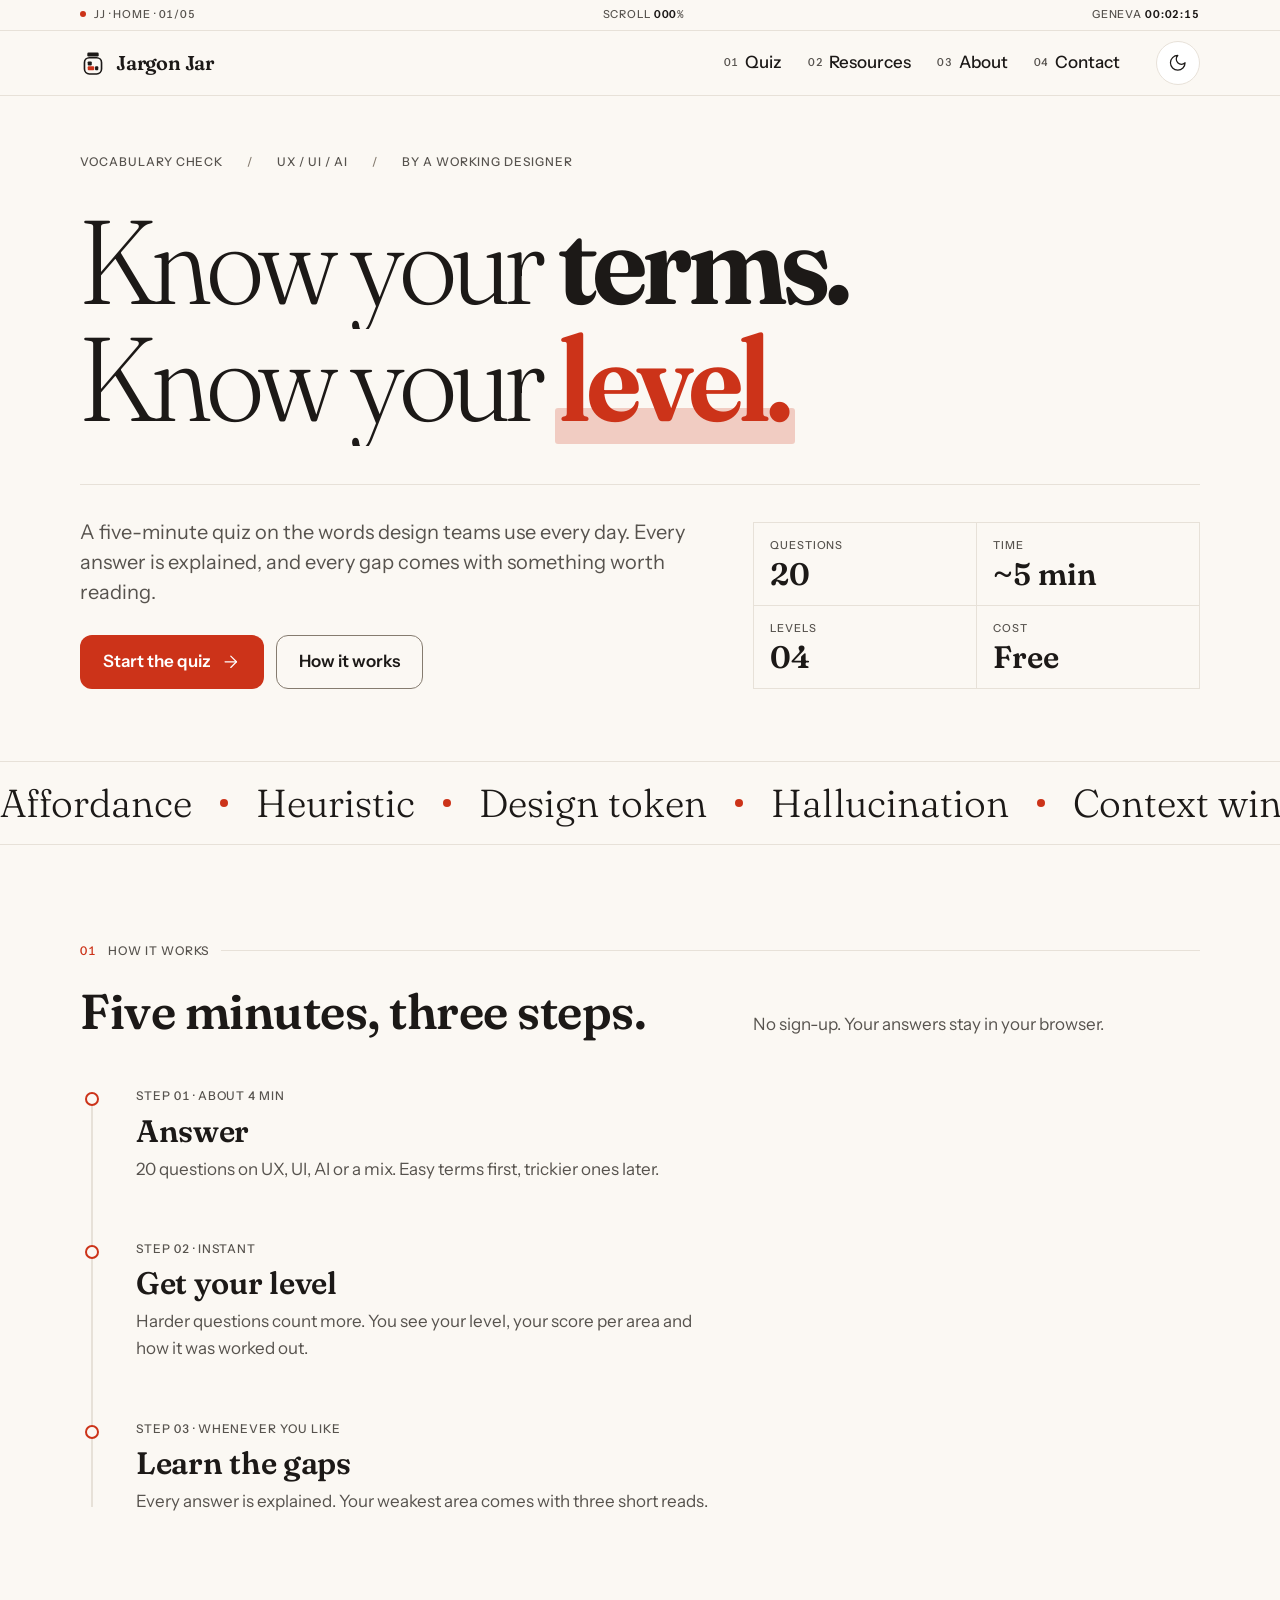
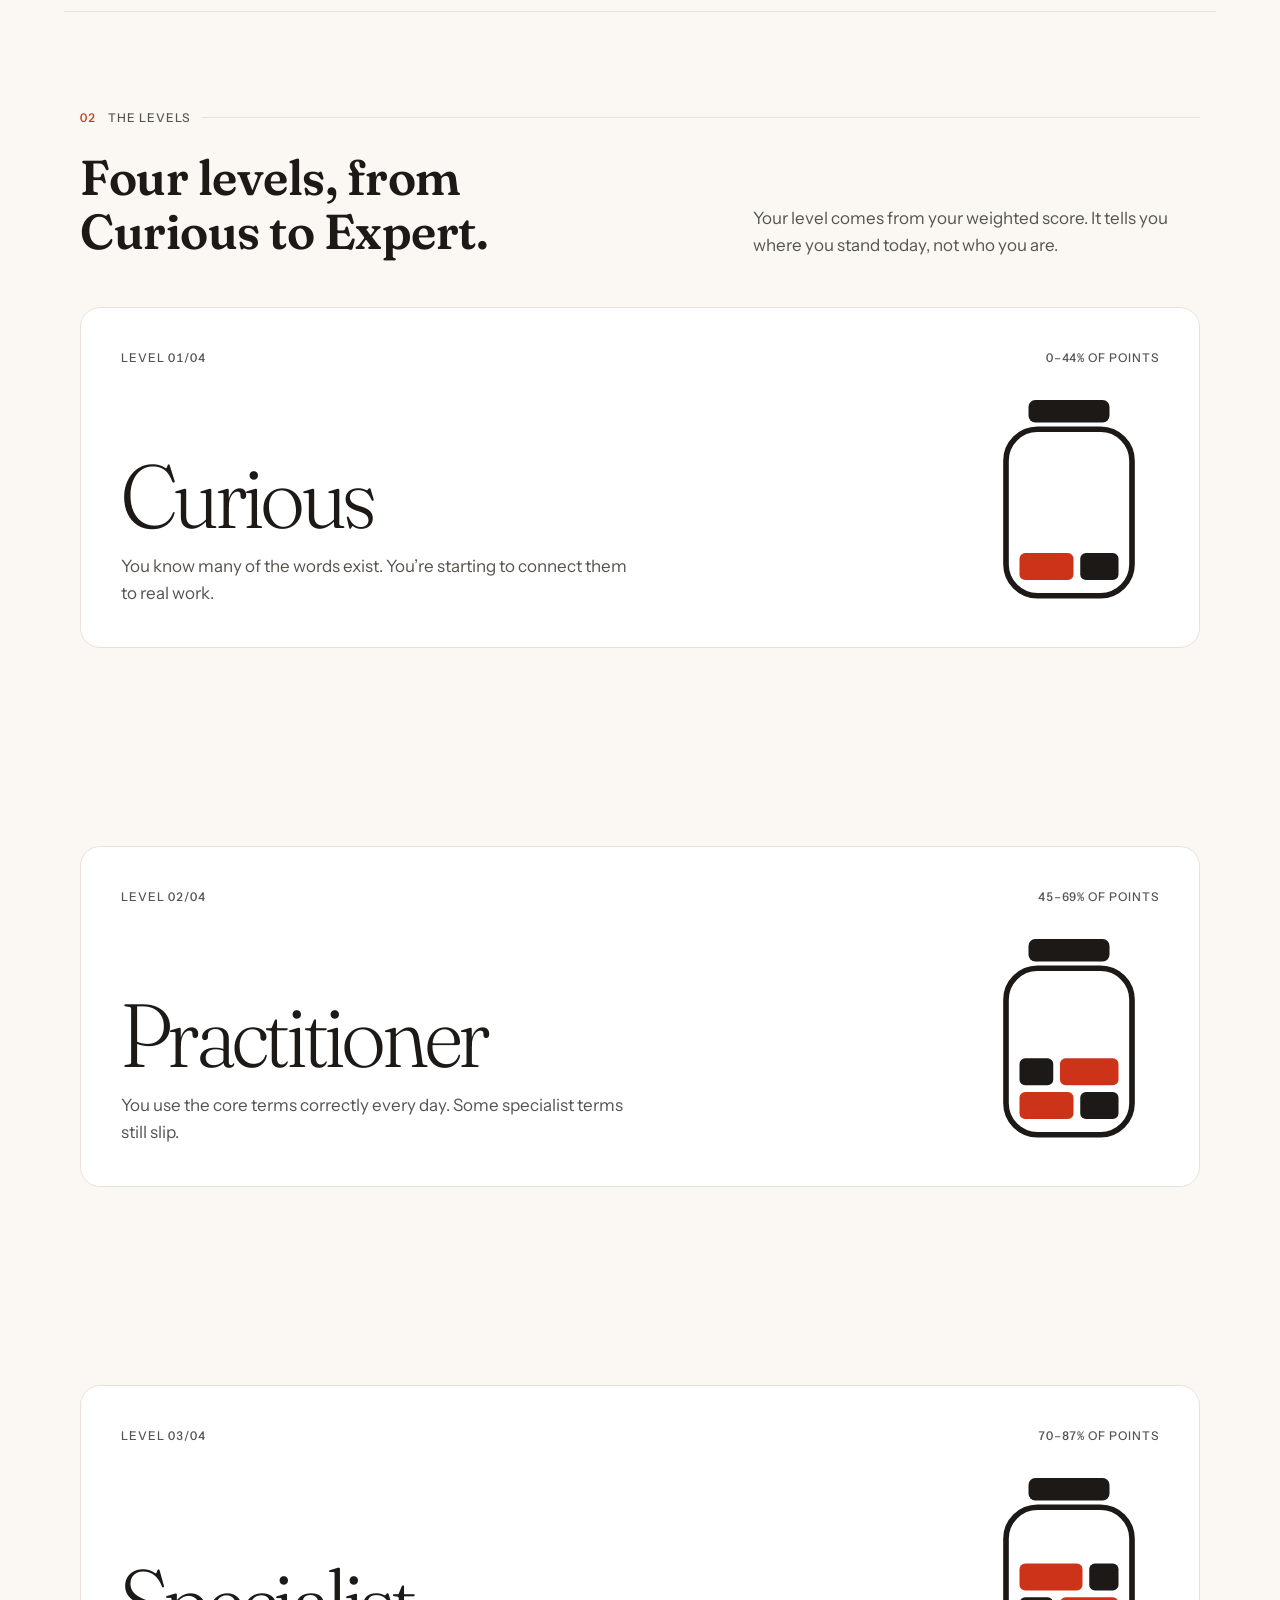
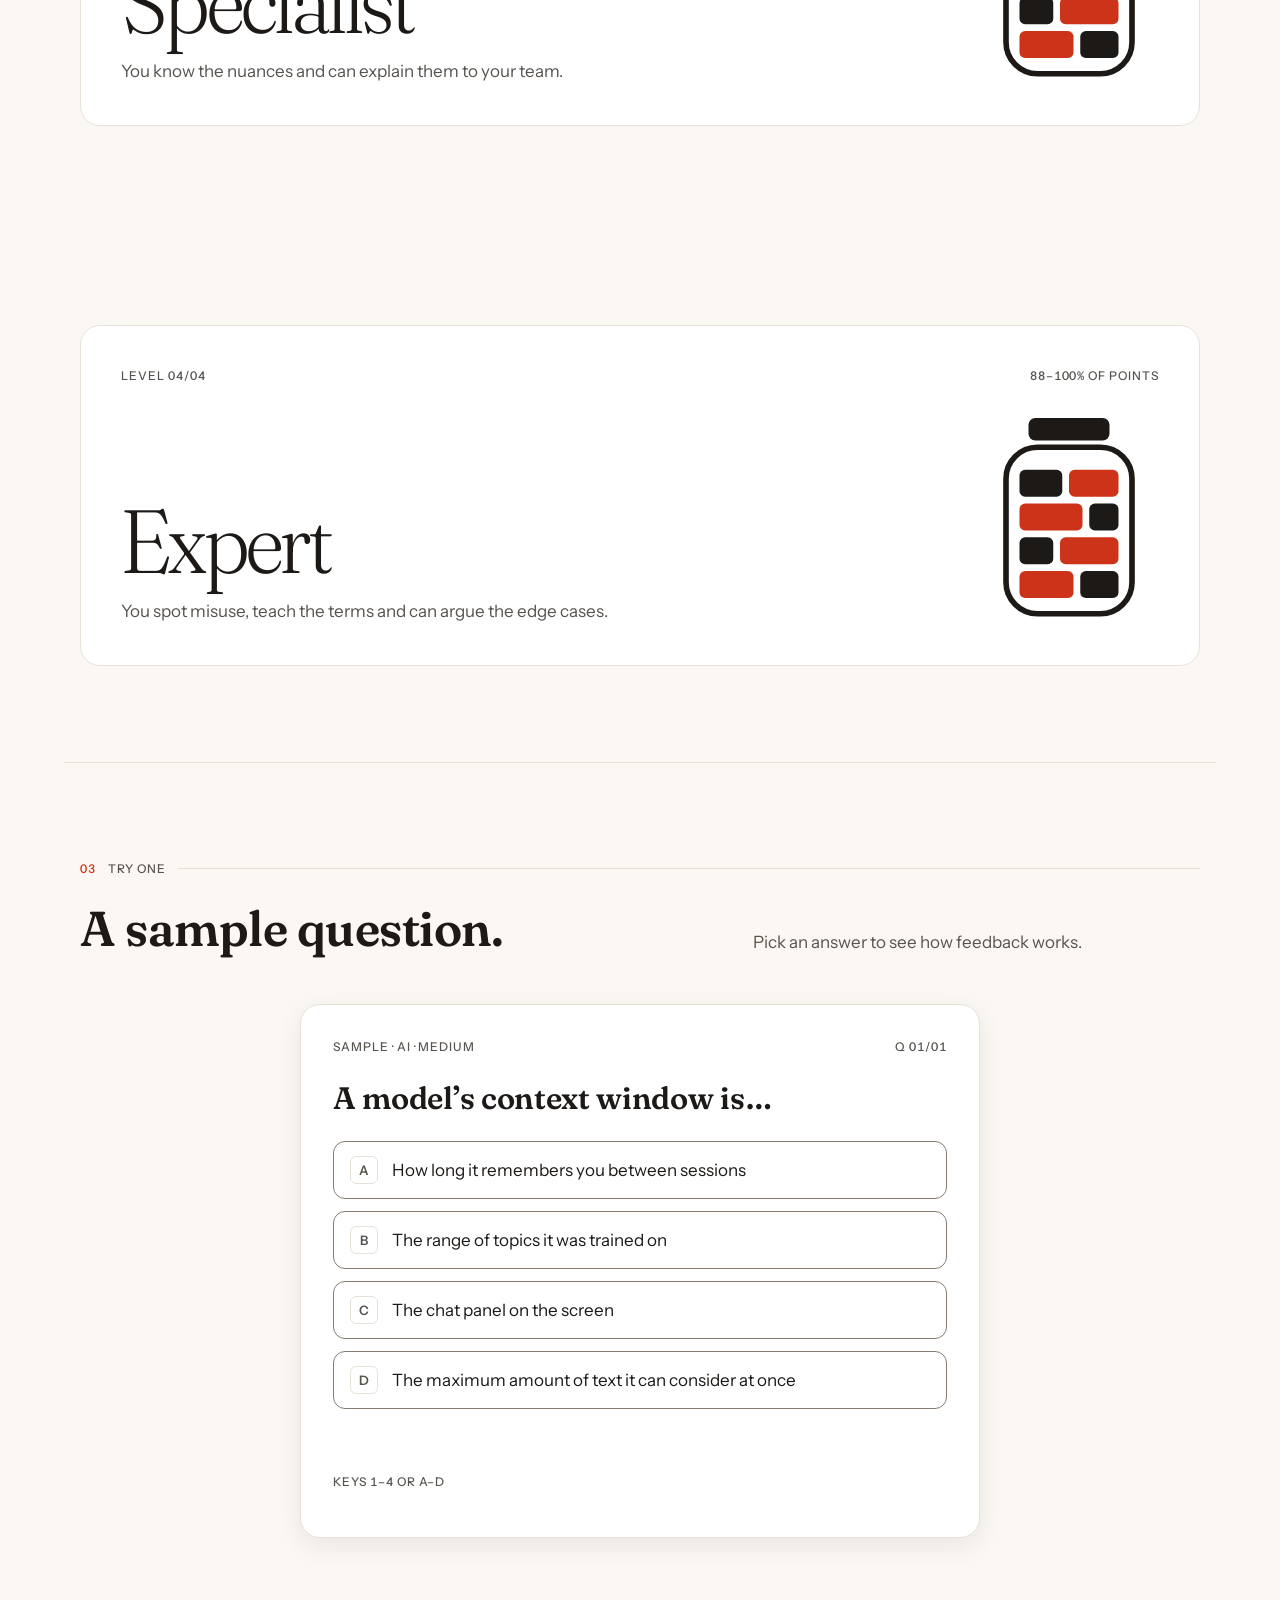
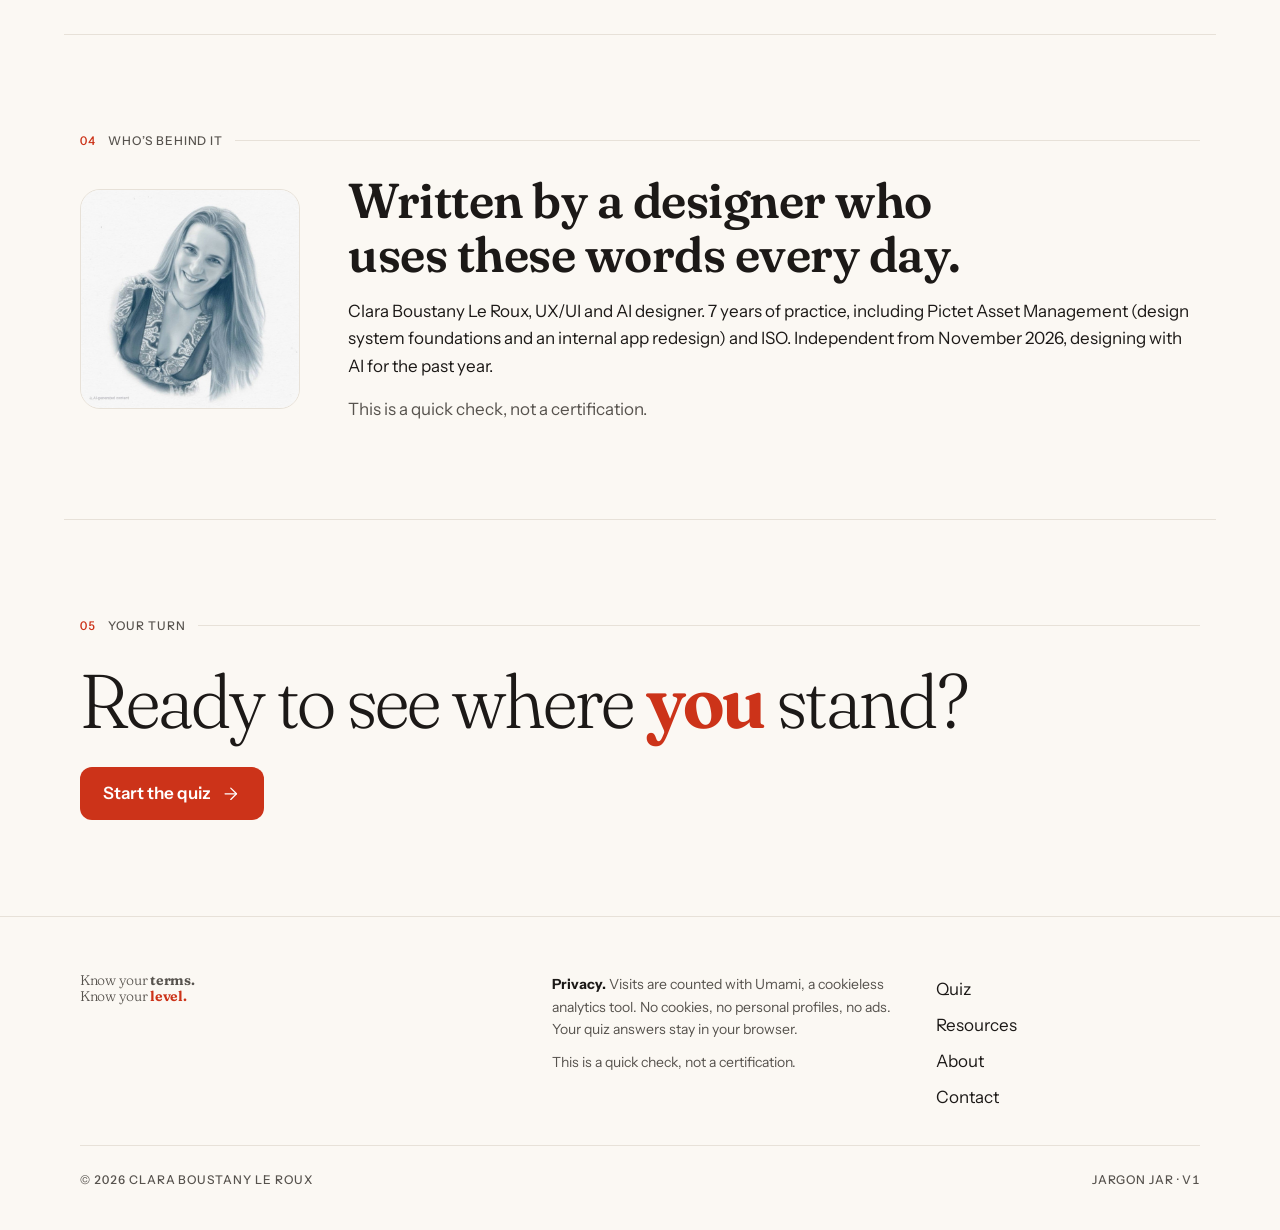
==== site/index.html @ 970d1af9 "Add Jargon Jar website Co-Authored-By: Claude Opus 5.5 <noreply@anthropic.com>" ====
<!doctype html>
<html lang="en">
<head>
<meta charset="utf-8">
<title>Jargon Jar</title>
<meta name="claude:viewport-fit-sides" content="cover">
<meta name="viewport" content="width=device-width, initial-scale=1, viewport-fit=cover">
<meta name="description" content="A 5-minute quiz on UX, UI and AI vocabulary. Get your level, see every answer explained, and find what to read next.">
<link rel="canonical" href="https://jargonjar.com/">
<meta property="og:type" content="website">
<meta property="og:site_name" content="Jargon Jar">
<meta property="og:title" content="Jargon Jar">
<meta property="og:description" content="A 5-minute quiz on UX, UI and AI vocabulary. Get your level, see every answer explained, and find what to read next.">
<meta property="og:url" content="https://jargonjar.com/">
<meta property="og:image" content="https://jargonjar.com/og-image.png">
<meta property="og:image:width" content="1200">
<meta property="og:image:height" content="630">
<meta name="twitter:card" content="summary_large_image">
<link rel="icon" href="favicon.svg" type="image/svg+xml">
<meta name="theme-color" content="#FBF8F3" media="(prefers-color-scheme: light)">
<meta name="theme-color" content="#151210" media="(prefers-color-scheme: dark)">
<script>
/* Runs before paint: theme, and whether to show the preloader (first visit per session, motion allowed). */
(function(){var d=document.documentElement;d.classList.add("js");
try{var t=localStorage.getItem("jj-theme");if(t==="dark"||t==="light")d.setAttribute("data-theme",t)}catch(e){}
var rm=window.matchMedia&&matchMedia("(prefers-reduced-motion: reduce)").matches,seen=false;
try{seen=sessionStorage.getItem("jj-seen")==="1"}catch(e){}
d.classList.add(!rm&&!seen?"is-preloading":"is-ready");})();
</script>
<!-- Before launch: self-host Fraunces (variable, Latin subset) and Instrument Sans as woff2 with font-display: swap. -->
<link rel="preconnect" href="https://fonts.googleapis.com">
<link rel="preconnect" href="https://fonts.gstatic.com" crossorigin>
<link rel="stylesheet" href="https://fonts.googleapis.com/css2?family=Fraunces:opsz,wght,SOFT,WONK@9..144,300..700,0..100,0..1&family=Instrument+Sans:wght@400;500;600&display=swap">
<link rel="stylesheet" href="assets/styles.css">
<script defer src="https://cloud.umami.is/script.js" data-website-id="YOUR-UMAMI-ID"></script>
<script defer src="assets/app.js"></script>
</head>
<body data-page="home">
<a class="skip" href="#main">Skip to content</a>
<div class="preloader" aria-hidden="true">
  <div class="preloader-top hud-text"><span>Jargon Jar</span><span>Filling the jar</span></div>
  <div class="preloader-count"><span data-pre-count>000</span><small>%</small></div>
  <div class="preloader-bar"><span></span></div>
</div>
<header class="site-header" id="siteHeader">
  <div class="hud" aria-hidden="true">
    <div class="frame hud-row">
      <span class="live hud-hide-sm">JJ · Home · 01/05</span>
      <span>Scroll <b data-hud="scroll">000</b>%</span>
      <span>Geneva <b data-hud="clock">--:--:--</b></span>
    </div>
  </div>
  <div class="frame nav-row">
    <a class="logo" href="index.html" aria-label="Jargon Jar, home">
      <svg viewBox="0 0 32 32" aria-hidden="true"><rect x="9" y="3" width="14" height="5" rx="1.5" class="f-t"/><rect x="5.5" y="9.5" width="21" height="20" rx="6" fill="none" class="s-t" stroke-width="2"/><rect x="9.5" y="20" width="8" height="5" rx="1.2" class="f-a"/><rect x="18.5" y="20" width="4" height="5" rx="1.2" class="f-t"/><rect x="9.5" y="14" width="5" height="5" rx="1.2" class="f-t"/></svg>
      Jargon Jar
    </a>
    <nav class="nav" aria-label="Main"><a href="quiz.html"><span class="n">01</span>Quiz</a><a href="resources.html"><span class="n">02</span>Resources</a><a href="about.html"><span class="n">03</span>About</a><a href="contact.html"><span class="n">04</span>Contact</a></nav>
    <button class="theme-toggle" id="themeToggle" type="button" aria-label="Switch to dark mode">
      <svg class="icon moon" viewBox="0 0 24 24" aria-hidden="true"><path d="M12 3a6 6 0 0 0 9 9 9 9 0 1 1-9-9Z"/></svg>
      <svg class="icon sun" viewBox="0 0 24 24" aria-hidden="true"><circle cx="12" cy="12" r="4"/><path d="M12 2v2"/><path d="M12 20v2"/><path d="m4.93 4.93 1.41 1.41"/><path d="m17.66 17.66 1.41 1.41"/><path d="M2 12h2"/><path d="M20 12h2"/><path d="m6.34 17.66-1.41 1.41"/><path d="m19.07 4.93-1.41 1.41"/></svg>
    </button>
  </div>
</header>
<main id="main">
  <section class="hero frame" aria-labelledby="heroTitle">
    <p class="hero-meta hud-text"><span>Vocabulary check</span><span>UX / UI / AI</span><span>By a working designer</span></p>
    <h1 class="display lines" id="heroTitle">
      <span class="line"><span style="--i:0">Know your <strong>terms.</strong></span></span>
      <span class="line"><span style="--i:1">Know your <strong class="hl">level.</strong></span></span>
    </h1>
    <div class="hero-foot">
      <div class="hero-copy">
        <p class="lead">A five-minute quiz on the words design teams use every day. Every answer is explained, and every gap comes with something worth reading.</p>
        <div class="btn-row">
          <a class="btn btn-primary" href="quiz.html">Start the quiz <svg class="icon" viewBox="0 0 24 24" aria-hidden="true"><path d="M5 12h14"/><path d="m12 5 7 7-7 7"/></svg></a>
          <a class="btn btn-ghost" href="#how">How it works</a>
        </div>
      </div>
      <dl class="readout" aria-label="Quiz facts">
        <div><dt>Questions</dt><dd>20</dd></div>
        <div><dt>Time</dt><dd>~5 min</dd></div>
        <div><dt>Levels</dt><dd>04</dd></div>
        <div><dt>Cost</dt><dd>Free</dd></div>
      </dl>
    </div>
  </section>

  <div class="ticker" aria-hidden="true">
    <div class="ticker-track"><ul><li>Affordance</li><li>Heuristic</li><li>Design token</li><li>Hallucination</li><li>Context window</li><li>Persona</li><li>Kerning</li><li>Embedding</li><li>Tree testing</li><li>Progressive disclosure</li><li>Prompt injection</li><li>Empty state</li><li>Fitts’s Law</li><li>RAG</li><li>x-height</li><li>Journey map</li><li>Few-shot</li><li>WCAG 2.2</li></ul><ul><li>Affordance</li><li>Heuristic</li><li>Design token</li><li>Hallucination</li><li>Context window</li><li>Persona</li><li>Kerning</li><li>Embedding</li><li>Tree testing</li><li>Progressive disclosure</li><li>Prompt injection</li><li>Empty state</li><li>Fitts’s Law</li><li>RAG</li><li>x-height</li><li>Journey map</li><li>Few-shot</li><li>WCAG 2.2</li></ul></div>
  </div>

  <section class="section frame" id="how" aria-labelledby="howTitle">
    <p class="sec-label hud-text"><span class="num">01</span><span>How it works</span></p>
    <div class="sec-head"><h2 id="howTitle">Five minutes, three steps.</h2><p>No sign-up. Your answers stay in your browser.</p></div>
    <div class="timeline">
      <div class="timeline-line" aria-hidden="true"><span></span></div>
      <ol>
        <li data-reveal><span class="hud-text">Step 01 · about 4 min</span><h3>Answer</h3><p>20 questions on UX, UI, AI or a mix. Easy terms first, trickier ones later.</p></li>
        <li data-reveal><span class="hud-text">Step 02 · instant</span><h3>Get your level</h3><p>Harder questions count more. You see your level, your score per area and how it was worked out.</p></li>
        <li data-reveal><span class="hud-text">Step 03 · whenever you like</span><h3>Learn the gaps</h3><p>Every answer is explained. Your weakest area comes with three short reads.</p></li>
      </ol>
    </div>
  </section>

  <section class="section frame" aria-labelledby="levelsTitle">
    <p class="sec-label hud-text"><span class="num">02</span><span>The levels</span></p>
    <div class="sec-head"><h2 id="levelsTitle">Four levels, from Curious to Expert.</h2><p>Your level comes from your weighted score. It tells you where you stand today, not who you are.</p></div>
    <ul class="stack" role="list"><li class="stack-card" style="--i:0"><article class="level-card">
        <div class="top hud-text"><span>Level 01/04</span><span>0–44% of points</span></div>
        <div><h3>Curious</h3><p>You know many of the words exist. You’re starting to connect them to real work.</p></div>
        <svg class="jar" viewBox="0 0 80 96" width="180" height="216" aria-hidden="true"><rect x="22" y="4" width="36" height="10" rx="3" class="f-t"/><rect x="12" y="17" width="56" height="74" rx="14" fill="none" class="s-t" stroke-width="2.5"/><rect x="18" y="72" width="24" height="12" rx="2.5" class="f-a"/><rect x="45" y="72" width="17" height="12" rx="2.5" class="f-t"/></svg>
      </article></li><li class="stack-card" style="--i:1"><article class="level-card">
        <div class="top hud-text"><span>Level 02/04</span><span>45–69% of points</span></div>
        <div><h3>Practitioner</h3><p>You use the core terms correctly every day. Some specialist terms still slip.</p></div>
        <svg class="jar" viewBox="0 0 80 96" width="180" height="216" aria-hidden="true"><rect x="22" y="4" width="36" height="10" rx="3" class="f-t"/><rect x="12" y="17" width="56" height="74" rx="14" fill="none" class="s-t" stroke-width="2.5"/><rect x="18" y="72" width="24" height="12" rx="2.5" class="f-a"/><rect x="45" y="72" width="17" height="12" rx="2.5" class="f-t"/><rect x="18" y="57" width="15" height="12" rx="2.5" class="f-t"/><rect x="36" y="57" width="26" height="12" rx="2.5" class="f-a"/></svg>
      </article></li><li class="stack-card" style="--i:2"><article class="level-card">
        <div class="top hud-text"><span>Level 03/04</span><span>70–87% of points</span></div>
        <div><h3>Specialist</h3><p>You know the nuances and can explain them to your team.</p></div>
        <svg class="jar" viewBox="0 0 80 96" width="180" height="216" aria-hidden="true"><rect x="22" y="4" width="36" height="10" rx="3" class="f-t"/><rect x="12" y="17" width="56" height="74" rx="14" fill="none" class="s-t" stroke-width="2.5"/><rect x="18" y="72" width="24" height="12" rx="2.5" class="f-a"/><rect x="45" y="72" width="17" height="12" rx="2.5" class="f-t"/><rect x="18" y="57" width="15" height="12" rx="2.5" class="f-t"/><rect x="36" y="57" width="26" height="12" rx="2.5" class="f-a"/><rect x="18" y="42" width="28" height="12" rx="2.5" class="f-a"/><rect x="49" y="42" width="13" height="12" rx="2.5" class="f-t"/></svg>
      </article></li><li class="stack-card" style="--i:3"><article class="level-card">
        <div class="top hud-text"><span>Level 04/04</span><span>88–100% of points</span></div>
        <div><h3>Expert</h3><p>You spot misuse, teach the terms and can argue the edge cases.</p></div>
        <svg class="jar" viewBox="0 0 80 96" width="180" height="216" aria-hidden="true"><rect x="22" y="4" width="36" height="10" rx="3" class="f-t"/><rect x="12" y="17" width="56" height="74" rx="14" fill="none" class="s-t" stroke-width="2.5"/><rect x="18" y="72" width="24" height="12" rx="2.5" class="f-a"/><rect x="45" y="72" width="17" height="12" rx="2.5" class="f-t"/><rect x="18" y="57" width="15" height="12" rx="2.5" class="f-t"/><rect x="36" y="57" width="26" height="12" rx="2.5" class="f-a"/><rect x="18" y="42" width="28" height="12" rx="2.5" class="f-a"/><rect x="49" y="42" width="13" height="12" rx="2.5" class="f-t"/><rect x="18" y="27" width="19" height="12" rx="2.5" class="f-t"/><rect x="40" y="27" width="22" height="12" rx="2.5" class="f-a"/></svg>
      </article></li></ul>
  </section>

  <section class="section frame" aria-labelledby="sampleTitle">
    <p class="sec-label hud-text"><span class="num">03</span><span>Try one</span></p>
    <div class="sec-head"><h2 id="sampleTitle">A sample question.</h2><p>Pick an answer to see how feedback works.</p></div>
    <div class="column"><div id="sample"></div></div>
    <script type="application/json" id="sampleData">{"id": 48, "category": "ai", "difficulty": 2, "term": "Context window", "question": "A model’s context window is…", "correct": "The maximum amount of text it can consider at once", "distractors": ["The chat panel on the screen", "How long it remembers you between sessions", "The range of topics it was trained on"], "explanation": "The context window caps how many tokens fit in one request, prompt and response included. Past that, earlier content has to be cut or summarized."}</script>
  </section>

  <section class="section frame" aria-labelledby="trustTitle">
    <p class="sec-label hud-text"><span class="num">04</span><span>Who’s behind it</span></p>
    <div class="trust">
      <figure class="portrait-photo">
        <img src="assets/img/clara-portrait.jpg" width="640" height="640" loading="lazy" decoding="async" alt="Pencil-style portrait of Clara Boustany Le Roux, smiling, with long hair.">
      </figure>
      <div class="prose" style="gap:16px">
        <h2 id="trustTitle">Written by a designer who uses these words every day.</h2>
        <p>Clara Boustany Le Roux, UX/UI and AI designer. 7 years of practice, including Pictet Asset Management (design system foundations and an internal app redesign) and ISO. Independent from November 2026, designing with AI for the past year.</p>
        <p class="muted">This is a quick check, not a certification.</p>
      </div>
    </div>
  </section>

  <section class="section frame">
    <div class="cta">
      <p class="sec-label hud-text" style="width:100%;margin:0"><span class="num">05</span><span>Your turn</span></p>
      <h2 class="page-title">Ready to see where <strong class="accent">you</strong> stand?</h2>
      <a class="btn btn-primary" href="quiz.html">Start the quiz <svg class="icon" viewBox="0 0 24 24" aria-hidden="true"><path d="M5 12h14"/><path d="m12 5 7 7-7 7"/></svg></a>
    </div>
  </section>
</main>
<footer class="site-footer">
  <div class="frame footer-grid">
    <p class="footer-mark">Know your <strong>terms.</strong><br>Know your <strong class="accent">level.</strong></p>
    <div style="display:flex;flex-direction:column;gap:10px">
      <p><strong style="color:var(--text)">Privacy.</strong> Visits are counted with Umami, a cookieless analytics tool. No cookies, no personal profiles, no ads. Your quiz answers stay in your browser.</p>
      <p>This is a quick check, not a certification.</p>
    </div>
    <nav aria-label="Footer"><a href="quiz.html">Quiz</a><a href="resources.html">Resources</a><a href="about.html">About</a><a href="contact.html">Contact</a></nav>
    <div class="footer-base hud-text"><span>© 2026 Clara Boustany Le Roux</span><span>Jargon Jar · v1</span></div>
  </div>
</footer>
<script defer src="assets/quiz.js"></script>
</body>
</html>
---- site/assets/styles.css ----
/* Jargon Jar · editorial HUD
   Layout: 1120px frame on a 12-col idea, 680px reading/quiz column; hairlines first, one shadow (quiz card). */
:root{
  --bg:#FBF8F3; --surface:#FFFFFF; --text:#1C1917; --text-muted:#57534E;
  --border:#E7E1D8; --border-strong:#857B6F;
  --accent:#CC3319; --on-accent:#FFFFFF;
  --success:#1F7A4D; --warning:#9A4A06; --error:#B42318; --info:#1D5FA8;
  --shadow:0 8px 24px rgba(28,25,23,.08);
  --r-sm:6px; --r-md:12px; --r-lg:20px;
  --font-heading:"Fraunces",Georgia,"Times New Roman",serif;
  --font-body:"Instrument Sans",system-ui,-apple-system,"Segoe UI",sans-serif;
  /* Scale 1.25 (14 → 61), extended two steps (76, 95, 119) for display sizes */
  --fs-14:.875rem; --fs-16:1rem; --fs-20:1.25rem; --fs-25:1.5625rem; --fs-31:1.9375rem;
  --fs-39:2.4375rem; --fs-49:3.0625rem; --fs-61:3.8125rem; --fs-76:4.75rem; --fs-95:5.9375rem; --fs-119:7.4375rem;
  --ease:cubic-bezier(.2,.7,.2,1);
  --header-h:104px;
  --gutter-l:max(16px, env(safe-area-inset-left, 0px));
  --gutter-r:max(16px, env(safe-area-inset-right, 0px));
}
@media (prefers-color-scheme: dark){
  :root:not([data-theme="light"]){
    --bg:#151210; --surface:#1F1B18; --text:#F5EFE6; --text-muted:#B8AFA3;
    --border:#3A332D; --border-strong:#8A8176;
    --accent:#FF6A4D; --on-accent:#151210;
    --success:#4ADE80; --warning:#FBBF24; --error:#FF8A7A; --info:#7FB4F0;
    --shadow:0 8px 24px rgba(0,0,0,.35);
    color-scheme:dark;
  }
}
:root[data-theme="dark"]{
  --bg:#151210; --surface:#1F1B18; --text:#F5EFE6; --text-muted:#B8AFA3;
  --border:#3A332D; --border-strong:#8A8176;
  --accent:#FF6A4D; --on-accent:#151210;
  --success:#4ADE80; --warning:#FBBF24; --error:#FF8A7A; --info:#7FB4F0;
  --shadow:0 8px 24px rgba(0,0,0,.35);
  color-scheme:dark;
}

/* ---------- Base ---------- */
*,*::before,*::after{box-sizing:border-box}
[hidden]{display:none !important}
html{-webkit-text-size-adjust:100%}
body{margin:0; background:var(--bg); color:var(--text); font-family:var(--font-body); font-size:1.0625rem; line-height:1.6; -webkit-font-smoothing:antialiased; overflow-x:clip}
body::before{content:""; position:fixed; inset:0 0 auto; height:env(safe-area-inset-top, 0px); z-index:60; background:var(--bg)}
h1,h2,h3{font-family:var(--font-heading); font-weight:600; font-variation-settings:"SOFT" 50,"WONK" 1; line-height:1.1; letter-spacing:-.01em; text-wrap:balance; margin:0}
h2{font-size:clamp(var(--fs-31), 4.2vw, var(--fs-49))}
h3{font-size:var(--fs-25)}
p{margin:0}
img,svg{max-width:100%}
a{color:var(--accent); text-underline-offset:.18em; text-decoration-thickness:1px}
a:hover{text-decoration-thickness:2px}
button,input,select,textarea{font:inherit; color:inherit}
:focus-visible{outline:2px solid var(--accent); outline-offset:3px; border-radius:var(--r-sm)}
.icon{width:1.15em; height:1.15em; flex:none; fill:none; stroke:currentColor; stroke-width:1.5; stroke-linecap:round; stroke-linejoin:round; vertical-align:-.2em}
.frame{max-width:1120px; margin-inline:auto; padding-left:var(--gutter-l); padding-right:var(--gutter-r); box-sizing:content-box}
.column{max-width:680px; margin-inline:auto}
.muted{color:var(--text-muted)}
.accent{color:var(--accent)}
.small{font-size:var(--fs-14)}
.lead{font-size:var(--fs-20); line-height:1.5; color:var(--text-muted); max-width:36em}
.hud-text{font-family:var(--font-body); font-size:.75rem; font-weight:500; letter-spacing:.08em; text-transform:uppercase; color:var(--text-muted); font-variant-numeric:tabular-nums}
.skip{position:absolute; left:-9999px; top:8px; z-index:80; background:var(--surface); color:var(--text); padding:10px 14px; border:1px solid var(--border-strong); border-radius:var(--r-sm)}
.skip:focus{left:var(--gutter-l)}
.f-a{fill:var(--accent)} .f-t{fill:var(--text)} .s-t{stroke:var(--text)}

/* ---------- Header + HUD ---------- */
.site-header{position:sticky; top:env(safe-area-inset-top, 0px); z-index:50; background:color-mix(in srgb, var(--bg) 92%, transparent); backdrop-filter:saturate(1.2) blur(10px); -webkit-backdrop-filter:saturate(1.2) blur(10px); border-bottom:1px solid var(--border)}
.hud{border-bottom:1px solid var(--border)}
.hud-row{display:flex; justify-content:space-between; align-items:center; gap:16px; min-height:30px; font-size:.6875rem; font-weight:500; letter-spacing:.08em; text-transform:uppercase; color:var(--text-muted); font-variant-numeric:tabular-nums; white-space:nowrap}
.hud-row b{font-weight:600; color:var(--text)}
.hud-row .live::before{content:""; display:inline-block; width:6px; height:6px; border-radius:50%; background:var(--accent); margin-right:8px; vertical-align:1px}
.nav-row{display:flex; align-items:center; gap:24px; min-height:64px}
.logo{display:flex; align-items:center; gap:10px; margin-right:auto; text-decoration:none; color:var(--text); font-family:var(--font-heading); font-variation-settings:"SOFT" 50,"WONK" 1; font-weight:600; font-size:var(--fs-20); letter-spacing:-.01em}
.logo svg{width:26px; height:26px}
.nav{display:flex; gap:2px}
.nav a{display:inline-flex; align-items:center; gap:6px; min-height:44px; padding:0 12px; color:var(--text); text-decoration:none; font-weight:500; border-radius:var(--r-sm); white-space:nowrap}
.nav a .n{font-size:.6875rem; letter-spacing:.06em; color:var(--text-muted); font-variant-numeric:tabular-nums}
.nav a:hover{background:color-mix(in srgb, var(--text) 6%, transparent)}
.nav a[aria-current="page"]{color:var(--accent)}
.nav a[aria-current="page"] .n{color:var(--accent)}
.theme-toggle{display:inline-flex; align-items:center; justify-content:center; width:44px; height:44px; border-radius:999px; border:1px solid var(--border); background:var(--surface); cursor:pointer}
.theme-toggle:hover{border-color:var(--border-strong)}
.theme-toggle .sun{display:none}
:root[data-theme="dark"] .theme-toggle .sun{display:block}
:root[data-theme="dark"] .theme-toggle .moon{display:none}
@media (prefers-color-scheme: dark){
  :root:not([data-theme="light"]) .theme-toggle .sun{display:block}
  :root:not([data-theme="light"]) .theme-toggle .moon{display:none}
}
@media (max-width:760px){
  .nav-row{flex-wrap:wrap; row-gap:0; padding-top:8px; min-height:0}
  .nav{order:3; width:100%; overflow-x:auto; margin-left:-12px; scrollbar-width:none}
  .nav a .n{display:none}
  .hud-hide-sm{display:none}
}

/* ---------- Preloader (animation 1) ---------- */
.preloader{display:none}
html.is-preloading .preloader{position:fixed; inset:0; z-index:90; display:flex; flex-direction:column; justify-content:space-between; background:var(--bg); padding:calc(24px + env(safe-area-inset-top, 0px)) var(--gutter-r) calc(24px + env(safe-area-inset-bottom, 0px)) var(--gutter-l); transition:opacity 220ms var(--ease)}
html.is-preloading{overflow:hidden}
.preloader.is-leaving{opacity:0}
.preloader-top{display:flex; justify-content:space-between}
.preloader-count{font-family:var(--font-heading); font-variation-settings:"SOFT" 50,"WONK" 1; font-weight:300; font-size:clamp(5rem, 22vw, 15rem); line-height:.9; letter-spacing:-.04em; font-variant-numeric:tabular-nums; align-self:flex-end}
.preloader-count small{font-size:.3em; font-weight:600; color:var(--accent); margin-left:.1em}
.preloader-bar{position:absolute; left:0; right:0; bottom:0; height:3px; background:var(--border)}
.preloader-bar span{display:block; height:100%; background:var(--accent); transform-origin:left; transform:scaleX(0)}

/* ---------- Reveal-line headings (animation 2) ---------- */
.display{font-size:clamp(var(--fs-49), 10.4vw, var(--fs-119)); font-weight:300; line-height:.98; letter-spacing:-.03em}
.page-title{font-size:clamp(var(--fs-39), 7vw, var(--fs-76)); font-weight:300; line-height:1; letter-spacing:-.025em}
.display strong,.page-title strong{font-weight:650}
.lines .line{display:block; overflow:hidden; padding-bottom:.08em; margin-bottom:-.08em}
.lines .line>span{display:inline-block}
html.js:not(.is-ready) .lines .line>span{transform:translateY(110%)}
html.js.is-ready .lines .line>span{animation:rise 900ms var(--ease) both; animation-delay:calc(var(--i, 0) * 110ms)}
@keyframes rise{from{transform:translateY(110%)} to{transform:none}}
.hl{position:relative; color:var(--accent); z-index:0; white-space:nowrap}
.hl::after{content:""; position:absolute; left:-.04em; right:-.04em; bottom:.06em; height:.3em; z-index:-1; border-radius:3px; background:color-mix(in srgb, var(--accent) 22%, transparent); transform-origin:left center; transform:scaleX(0)}
html.is-ready .hl::after{animation:swipe 650ms var(--ease) 750ms both}
html:not(.js) .hl::after{transform:none}
@keyframes swipe{from{transform:scaleX(0)} to{transform:scaleX(1)}}

/* ---------- Sections ---------- */
main{display:block}
.section{padding-block:96px}
.section + .section{border-top:1px solid var(--border)}
.sec-label{display:flex; align-items:center; gap:12px; margin-bottom:24px}
.sec-label .num{color:var(--accent)}
.sec-label::after{content:""; flex:1; height:1px; background:var(--border)}
.sec-head{display:grid; grid-template-columns:minmax(0,7fr) minmax(0,5fr); gap:24px 48px; align-items:end; margin-bottom:48px}
.sec-head p{color:var(--text-muted)}
@media (max-width:820px){.sec-head{grid-template-columns:minmax(0,1fr)} .section{padding-block:64px}}

/* ---------- Buttons, tags ---------- */
.btn{display:inline-flex; align-items:center; justify-content:center; gap:10px; min-height:48px; padding:12px 22px; border-radius:var(--r-md); border:1px solid transparent; font-weight:600; text-decoration:none; cursor:pointer; transition:transform 200ms var(--ease), opacity 200ms var(--ease)}
.btn:active{transform:scale(.98)}
.btn-primary{background:var(--accent); color:var(--on-accent)}
.btn-primary:hover{opacity:.9}
.btn-primary .icon{transition:transform 200ms var(--ease)}
.btn-primary:hover .icon{transform:translateX(3px)}
.btn-ghost{background:transparent; color:var(--text); border-color:var(--border-strong)}
.btn-ghost:hover{background:color-mix(in srgb, var(--text) 5%, transparent)}
.btn-row{display:flex; flex-wrap:wrap; gap:12px; align-items:center}
.tag{display:inline-flex; align-items:center; gap:6px; padding:2px 10px; border-radius:999px; border:1px solid var(--border-strong); font-size:.75rem; font-weight:500; letter-spacing:.04em; white-space:nowrap}
.tag-soft{border-color:var(--border); color:var(--text-muted)}

/* ---------- Hero ---------- */
.hero{padding-block:56px 72px}
.hero-meta{display:flex; flex-wrap:wrap; gap:8px 24px; margin-bottom:32px}
.hero-meta span+span::before{content:"/"; margin-right:24px; color:var(--border-strong)}
.hero-foot{display:grid; grid-template-columns:minmax(0,7fr) minmax(0,5fr); gap:48px; align-items:end; margin-top:48px; padding-top:32px; border-top:1px solid var(--border)}
.hero-copy{display:flex; flex-direction:column; gap:28px}
.readout{display:grid; grid-template-columns:repeat(2,minmax(0,1fr)); margin:0; border-top:1px solid var(--border); border-left:1px solid var(--border)}
.readout div{padding:14px 16px; border-right:1px solid var(--border); border-bottom:1px solid var(--border)}
.readout dt{font-size:.6875rem; font-weight:500; letter-spacing:.08em; text-transform:uppercase; color:var(--text-muted)}
.readout dd{margin:2px 0 0; font-family:var(--font-heading); font-variation-settings:"SOFT" 50,"WONK" 1; font-weight:600; font-size:var(--fs-31); line-height:1.1; font-variant-numeric:tabular-nums}
@media (max-width:820px){.hero-foot{grid-template-columns:minmax(0,1fr); gap:32px}}

/* ---------- Ticker (animation 4) ---------- */
.ticker{overflow:hidden; border-block:1px solid var(--border); padding-block:18px}
.ticker-track{display:flex; width:max-content; animation:marquee 70s linear infinite}
.ticker:hover .ticker-track{animation-play-state:paused}
.ticker ul{display:flex; list-style:none; margin:0; padding:0}
.ticker li{display:flex; align-items:center; gap:28px; padding-right:28px; font-family:var(--font-heading); font-variation-settings:"SOFT" 50,"WONK" 1; font-weight:300; font-size:clamp(var(--fs-25), 3.4vw, var(--fs-39)); line-height:1.2; white-space:nowrap}
.ticker li::after{content:""; width:8px; height:8px; border-radius:50%; background:var(--accent)}
@keyframes marquee{to{transform:translateX(-50%)}}

/* ---------- Timeline (animation 6) ---------- */
.timeline{position:relative; padding-left:56px; max-width:760px}
.timeline-line{position:absolute; left:11px; top:8px; bottom:8px; width:2px; background:var(--border); overflow:hidden}
.timeline-line span{position:absolute; inset:0; background:var(--accent); transform-origin:top; transform:scaleY(0)}
.timeline ol{list-style:none; margin:0; padding:0; display:flex; flex-direction:column; gap:56px}
.timeline li{position:relative; display:flex; flex-direction:column; gap:8px}
.timeline li::before{content:""; position:absolute; left:-51px; top:6px; width:14px; height:14px; border-radius:50%; background:var(--bg); border:2px solid var(--accent)}
.timeline h3{font-size:var(--fs-31)}
.timeline p{color:var(--text-muted); max-width:34em}

/* Reveal on scroll */
html.js [data-reveal]{transition:opacity 600ms var(--ease), transform 600ms var(--ease)}
html.js [data-reveal]:not(.in){opacity:0; transform:translateY(18px)}

/* ---------- Stacked level cards (animation 5) ---------- */
.stack{list-style:none; margin:0; padding:0; display:grid; gap:22vh}
.stack-card{position:sticky; top:calc(var(--header-h) + 24px + var(--i, 0) * 22px)}
.level-card{display:grid; grid-template-columns:minmax(0,1fr) 180px; gap:24px 48px; align-items:end; min-height:340px; padding:40px; background:var(--surface); border:1px solid var(--border); border-radius:var(--r-lg); transform-origin:center top; will-change:transform}
.level-card .top{display:flex; justify-content:space-between; gap:12px; grid-column:1 / -1; align-self:start}
.level-card h3{font-size:clamp(var(--fs-49), 7vw, var(--fs-95)); font-weight:300; letter-spacing:-.03em; line-height:1}
.level-card h3 strong{font-weight:650}
.level-card p{color:var(--text-muted); max-width:30em; margin-top:12px}
.level-card .jar{width:180px; height:auto; justify-self:end}
@media (max-width:640px){
  .level-card{grid-template-columns:minmax(0,1fr) 84px; padding:24px; min-height:300px; gap:16px}
  .level-card .jar{width:84px}
  .stack{gap:16vh}
}

/* ---------- Meter ---------- */
.meter{display:flex; flex-direction:column; gap:8px}
.meter-track{position:relative; height:12px; border-radius:999px; background:color-mix(in srgb, var(--text) 8%, transparent); overflow:hidden}
.meter-fill{position:absolute; inset:0; background:var(--accent); transform-origin:left; transform:scaleX(0); transition:transform 1200ms var(--ease)}
.meter-ticks{position:absolute; inset:0; display:grid; grid-template-columns:repeat(4,1fr)}
.meter-ticks span+span{border-left:2px solid var(--bg)}
.meter-labels{display:grid; grid-template-columns:repeat(4,minmax(0,1fr)); font-size:.6875rem; font-weight:500; letter-spacing:.08em; text-transform:uppercase; color:var(--text-muted)}
.meter-labels span{overflow:hidden; text-overflow:ellipsis; white-space:nowrap}
.meter-labels .on{color:var(--text); font-weight:600}

/* ---------- Quiz ---------- */
.quiz-wrap{padding-block:48px 96px}
.quiz-card{position:relative; background:var(--surface); border:1px solid var(--border); border-radius:var(--r-lg); box-shadow:var(--shadow); padding:32px; display:flex; flex-direction:column; gap:24px}
@media (max-width:560px){.quiz-card{padding:24px 18px}}
.q-top{display:flex; justify-content:space-between; gap:12px; flex-wrap:wrap}
.progress{height:4px; background:color-mix(in srgb, var(--text) 8%, transparent); border-radius:999px; overflow:hidden}
.progress span{display:block; height:100%; background:var(--text); transform-origin:left; transition:transform 300ms var(--ease)}
.question{font-size:var(--fs-31); line-height:1.2}
@media (max-width:560px){.question{font-size:var(--fs-25)}}
.options{display:flex; flex-direction:column; gap:12px}
.option{position:relative; display:flex; align-items:flex-start; gap:14px; width:100%; min-height:56px; padding:14px 16px; text-align:left; line-height:1.45; background:var(--surface); border:1.5px solid var(--border-strong); border-radius:var(--r-md); cursor:pointer; transition:transform 160ms var(--ease)}
.option .key{flex:none; display:inline-flex; align-items:center; justify-content:center; width:28px; height:28px; border-radius:var(--r-sm); border:1px solid var(--border); font-size:.8125rem; font-weight:600; color:var(--text-muted); font-variant-numeric:tabular-nums}
.option .label{flex:1; min-width:0; padding-top:2px}
.option .mark{flex:none; width:24px; height:24px; margin-top:2px}
.option .mark .icon{width:24px; height:24px}
.option:hover:not(:disabled){border-color:var(--accent)}
.option:hover:not(:disabled) .key{border-color:var(--accent); color:var(--accent)}
.option:active:not(:disabled){transform:scale(.985)}
.option:disabled{cursor:default}
.option.is-correct{border-color:var(--success); background:color-mix(in srgb, var(--success) 10%, var(--surface))}
.option.is-correct .key,.option.is-correct .mark{border-color:var(--success); color:var(--success)}
.option.is-correct::after{content:""; position:absolute; inset:-2px; border-radius:inherit; border:2px solid var(--success); pointer-events:none; animation:pulse 800ms var(--ease) both}
@keyframes pulse{0%{opacity:.9; transform:scale(1)} 100%{opacity:0; transform:scale(1.035)}}
.option.is-miss{border-color:var(--error); background:color-mix(in srgb, var(--error) 8%, var(--surface)); animation:shake 380ms var(--ease)}
.option.is-miss .key,.option.is-miss .mark{border-color:var(--error); color:var(--error)}
@keyframes shake{0%,100%{transform:translateX(0)} 20%{transform:translateX(-6px)} 40%{transform:translateX(5px)} 60%{transform:translateX(-3px)} 80%{transform:translateX(2px)}}
.option.is-dim{opacity:.6}
.feedback{display:flex; flex-direction:column; gap:6px; padding:16px; border-radius:var(--r-md); border:1px solid var(--border); animation:slide-down 340ms var(--ease) both}
.feedback strong{display:flex; align-items:center; gap:8px}
.feedback.ok strong{color:var(--success)}
.feedback.miss strong{color:var(--error)}
@keyframes slide-down{from{opacity:0; transform:translateY(-10px)} to{opacity:1; transform:none}}
.q-actions{display:flex; justify-content:space-between; align-items:center; gap:12px; flex-wrap:wrap; min-height:48px}
@media (hover:none){.kbd-hint{display:none}}

.cat-picker{display:grid; grid-template-columns:repeat(2,minmax(0,1fr)); gap:12px; border:0; padding:0; margin:0}
.cat-picker legend{padding:0; margin-bottom:12px}
.cat-option{position:relative}
.cat-option input{position:absolute; opacity:0; inset:0; width:100%; height:100%; margin:0; cursor:pointer}
.cat-option label{display:flex; flex-direction:column; gap:6px; height:100%; padding:18px; border:1.5px solid var(--border-strong); border-radius:var(--r-md); background:var(--surface); cursor:pointer}
.cat-option label b{font-family:var(--font-heading); font-variation-settings:"SOFT" 50,"WONK" 1; font-weight:600; font-size:var(--fs-31); line-height:1}
.cat-option label span{color:var(--text-muted); font-size:var(--fs-16)}
.cat-option input:checked + label{border-color:var(--accent); box-shadow:inset 0 0 0 1px var(--accent)}
.cat-option input:checked + label b{color:var(--accent)}
.cat-option input:focus-visible + label{outline:2px solid var(--accent); outline-offset:3px}
@media (max-width:480px){.cat-picker{grid-template-columns:minmax(0,1fr)}}

/* Results */
.results{display:flex; flex-direction:column; gap:40px}
.score-big{display:flex; align-items:baseline; gap:10px; font-family:var(--font-heading); font-variation-settings:"SOFT" 50,"WONK" 1; font-variant-numeric:tabular-nums}
.score-big .n{font-size:clamp(var(--fs-61), 12vw, var(--fs-119)); font-weight:300; line-height:.9; letter-spacing:-.04em}
.score-big .of{font-size:var(--fs-25); color:var(--text-muted)}
.honesty{display:flex; gap:10px; align-items:flex-start; padding:12px 16px; border-left:3px solid var(--info); background:color-mix(in srgb, var(--info) 8%, transparent); border-radius:0 var(--r-sm) var(--r-sm) 0; font-size:var(--fs-16)}
.honesty .icon{color:var(--info); margin-top:3px}
.bars{list-style:none; margin:0; padding:0; display:flex; flex-direction:column; gap:14px}
.bars li{display:grid; grid-template-columns:6.5rem minmax(0,1fr) 3.5rem; gap:16px; align-items:center; font-variant-numeric:tabular-nums}
.bars .bar{position:relative; height:8px; border-radius:999px; background:color-mix(in srgb, var(--text) 8%, transparent); overflow:hidden}
.bars .bar span{position:absolute; inset:0; background:var(--text); transform-origin:left; transform:scaleX(0); transition:transform 1000ms var(--ease)}
.bars .val{text-align:right; color:var(--text-muted)}
.subhead{font-family:var(--font-body); font-size:var(--fs-20); font-weight:600; letter-spacing:0}
.missed{list-style:none; margin:0; padding:0; display:flex; flex-direction:column; border-top:1px solid var(--border)}
.missed li{display:grid; grid-template-columns:minmax(0,1fr); gap:2px; padding:14px 0; border-bottom:1px solid var(--border)}
.missed span{color:var(--text-muted); font-size:var(--fs-16)}
.status{font-size:var(--fs-14); color:var(--success); min-height:1.4em}
.copy-fallback{width:100%; min-height:72px; padding:10px; border:1px solid var(--border-strong); border-radius:var(--r-sm); background:var(--surface); color:var(--text)}

/* ---------- Resources ---------- */
.page-head{padding-block:56px 48px}
.page-head .lead{margin-top:24px}
.filters{display:flex; flex-direction:column; gap:12px; padding-block:20px; border-block:1px solid var(--border); margin-bottom:24px}
.filter-row{display:flex; flex-wrap:wrap; gap:8px; align-items:center}
.filter-row .hud-text{min-width:5.5rem}
.chip{min-height:44px; padding:6px 16px; border-radius:999px; border:1px solid var(--border-strong); background:transparent; cursor:pointer; font-weight:500}
.chip:hover{border-color:var(--accent)}
.chip[aria-pressed="true"]{background:var(--text); color:var(--bg); border-color:var(--text)}
.res-list{list-style:none; margin:0; padding:0; border-top:1px solid var(--border)}
.res-row{display:grid; grid-template-columns:3.5rem minmax(0,1fr) auto; gap:8px 24px; align-items:center; padding:20px 4px; border-bottom:1px solid var(--border); color:var(--text); text-decoration:none}
.res-row .idx{font-variant-numeric:tabular-nums}
.res-row .t{font-family:var(--font-heading); font-variation-settings:"SOFT" 50,"WONK" 1; font-weight:600; font-size:var(--fs-25); line-height:1.2; transition:transform 200ms var(--ease)}
.res-row .src{display:block; font-family:var(--font-body); font-size:var(--fs-16); font-weight:400; color:var(--text-muted); margin-top:4px}
.res-row .meta{display:flex; flex-wrap:wrap; gap:6px; justify-content:flex-end}
.res-row:hover .t{color:var(--accent); transform:translateX(4px)}
@media (max-width:700px){.res-row{grid-template-columns:2.5rem minmax(0,1fr)} .res-row .meta{grid-column:2; justify-content:flex-start}}
.count{margin-bottom:12px}
.empty{padding:32px; border:1px dashed var(--border-strong); border-radius:var(--r-md); color:var(--text-muted); text-align:center}
.az{display:flex; flex-wrap:wrap; gap:4px; margin-bottom:32px}
.az button{width:44px; height:44px; border-radius:var(--r-sm); border:1px solid var(--border); background:transparent; cursor:pointer; font-weight:600}
.az button:hover{border-color:var(--accent); color:var(--accent)}
.gloss{columns:2 320px; column-gap:56px}
.gloss-group{break-inside:avoid-column; margin-bottom:28px}
.gloss-group h3{font-size:var(--fs-39); color:var(--accent); margin-bottom:8px; scroll-margin-top:calc(var(--header-h) + 24px)}
.gloss dl{margin:0}
.gloss dt{font-weight:600; display:flex; gap:8px; align-items:center; flex-wrap:wrap}
.gloss dd{margin:2px 0 14px; color:var(--text-muted); font-size:var(--fs-16)}

/* ---------- About / trust ---------- */
.trust{display:grid; grid-template-columns:220px minmax(0,1fr); gap:48px; align-items:center}
.portrait{aspect-ratio:4/5; max-width:100%; border:1.5px dashed var(--border-strong); border-radius:var(--r-lg); display:flex; flex-direction:column; align-items:center; justify-content:center; gap:6px; text-align:center; padding:12px; color:var(--text-muted)}
.portrait b{font-family:var(--font-heading); font-variation-settings:"SOFT" 50,"WONK" 1; font-weight:600; font-size:var(--fs-49); color:var(--text); line-height:1}
@media (max-width:640px){.trust{grid-template-columns:minmax(0,1fr); gap:24px} .portrait{max-width:180px}}
.todo{font-style:normal; color:var(--warning); border-bottom:1.5px dashed var(--warning)}
.prose{display:flex; flex-direction:column; gap:20px}
.prose ol{margin:0; padding-left:1.3em; display:flex; flex-direction:column; gap:10px}
.prose .sec-label{margin:40px 0 0}

/* ---------- Contact ---------- */
.form{display:flex; flex-direction:column; gap:22px}
.field{display:flex; flex-direction:column; gap:6px}
.field label{font-weight:600}
.field .hint{font-size:var(--fs-14); color:var(--text-muted)}
.field input,.field select,.field textarea{width:100%; min-height:48px; padding:12px 14px; border:1.5px solid var(--border-strong); border-radius:var(--r-sm); background:var(--surface); color:var(--text)}
.field textarea{min-height:160px; resize:vertical; line-height:1.5}
.field input:focus,.field select:focus,.field textarea:focus{outline:2px solid var(--accent); outline-offset:1px; border-color:var(--accent)}
.field [aria-invalid="true"]{border-color:var(--error)}
.err{font-size:var(--fs-14); color:var(--error); display:flex; gap:6px; align-items:center}
.success-box{display:flex; flex-direction:column; gap:8px; padding:24px; border:1px solid var(--success); border-radius:var(--r-md); background:color-mix(in srgb, var(--success) 8%, var(--surface)); animation:slide-down 340ms var(--ease) both}
.success-box strong{display:flex; align-items:center; gap:8px; color:var(--success); font-size:var(--fs-20)}
.proto-note{font-size:var(--fs-14); color:var(--text-muted); padding:10px 14px; border:1px dashed var(--border-strong); border-radius:var(--r-sm)}

/* ---------- CTA + footer ---------- */
.cta{display:flex; flex-direction:column; align-items:flex-start; gap:28px}
.site-footer{border-top:1px solid var(--border); padding-block:56px 40px}
.footer-grid{display:grid; grid-template-columns:minmax(0,5fr) minmax(0,4fr) minmax(0,3fr); gap:32px}
.footer-mark{font-family:var(--font-heading); font-variation-settings:"SOFT" 50,"WONK" 1; font-weight:300; font-size:var(--fs-31); line-height:1.1; letter-spacing:-.02em}
.footer-mark strong{font-weight:650}
.site-footer p{font-size:var(--fs-14); color:var(--text-muted)}
.site-footer nav{display:flex; flex-direction:column; gap:4px; align-items:flex-start}
.site-footer nav a{color:var(--text); text-decoration:none; min-height:32px; display:inline-flex; align-items:center}
.site-footer nav a:hover{color:var(--accent)}
.footer-base{grid-column:1 / -1; display:flex; justify-content:space-between; flex-wrap:wrap; gap:12px; padding-top:24px; border-top:1px solid var(--border)}
@media (max-width:820px){.footer-grid{grid-template-columns:minmax(0,1fr)}}

/* ---------- Custom cursor (animation 7) ---------- */
.cursor{position:fixed; left:0; top:0; width:12px; height:12px; margin:-6px 0 0 -6px; border-radius:50%; background:var(--accent); pointer-events:none; z-index:100; opacity:0; transition:opacity 200ms var(--ease); will-change:transform}
html.has-cursor body, html.has-cursor a, html.has-cursor button, html.has-cursor label, html.has-cursor .cat-option input{cursor:none}
html.has-cursor input, html.has-cursor textarea, html.has-cursor select{cursor:auto}

/* ---------- Page transitions (animation 10) ---------- */
@view-transition{navigation:auto}
::view-transition-old(root){animation:vt-out 200ms var(--ease) both}
::view-transition-new(root){animation:vt-in 280ms var(--ease) both}
@keyframes vt-out{to{opacity:0; transform:translateY(-12px)}}
@keyframes vt-in{from{opacity:0; transform:translateY(12px)}}

/* ---------- Reduced motion: keep simple fades only ---------- */
@keyframes fade-in{from{opacity:0}}
@media (prefers-reduced-motion: reduce){
  html.js .lines .line>span, html.js.is-ready .lines .line>span{transform:none; animation:fade-in 400ms ease-out both}
  .hl::after, html.is-ready .hl::after{animation:none; transform:none}
  .ticker-track{animation:none}
  .stack{gap:16px}
  .stack-card{position:static}
  html.js [data-reveal]:not(.in){transform:none}
  .option.is-miss{animation:none}
  .option.is-correct::after{display:none}
  .option:active:not(:disabled), .btn:active{transform:none}
  .feedback, .success-box{animation:fade-in 200ms ease-out both}
  .meter-fill, .bars .bar span, .progress span, .timeline-line span{transition:none}
  .res-row:hover .t, .btn-primary:hover .icon{transform:none}
  .cursor{display:none}
  ::view-transition-old(root), ::view-transition-new(root){animation-duration:150ms; animation-name:fade-in}
  ::view-transition-old(root){animation-direction:reverse}
}

/* ---------- Contact: report an error ---------- */
.report{display:flex; flex-direction:column; gap:22px; padding:24px; border:1px solid var(--border); border-radius:var(--r-md); background:var(--surface)}
.report-step{display:flex; flex-direction:column; gap:8px; border:0; margin:0; padding:0; min-width:0}
.report-step legend,.report-step .label{font-weight:600; padding:0; margin-bottom:6px}
.step-n{display:inline-flex; align-items:center; justify-content:center; width:22px; height:22px; margin-right:8px; border-radius:50%; border:1px solid var(--border-strong); font-size:.75rem; font-weight:600; font-variant-numeric:tabular-nums; vertical-align:1px}
.picker{display:flex; align-items:center; justify-content:space-between; gap:12px; width:100%; min-height:52px; padding:10px 14px; text-align:left; border:1.5px solid var(--border-strong); border-radius:var(--r-sm); background:var(--bg); cursor:pointer}
.picker:hover{border-color:var(--accent)}
.picker #termValue{display:flex; align-items:center; gap:8px; flex-wrap:wrap; min-width:0; color:var(--text-muted)}
.picker.has-value #termValue{color:var(--text)}
.picker .term-name{font-weight:600}
.picker[aria-invalid="true"]{border-color:var(--error)}
.picker .icon{color:var(--text-muted)}
.seg{display:grid; grid-template-columns:repeat(3,minmax(0,1fr)); gap:8px}
.seg-opt{position:relative}
.seg-opt input{position:absolute; inset:0; width:100%; height:100%; margin:0; opacity:0; cursor:pointer}
.seg-opt label{display:flex; flex-direction:column; gap:2px; height:100%; min-height:56px; padding:10px 12px; border:1.5px solid var(--border-strong); border-radius:var(--r-sm); background:var(--bg); cursor:pointer; font-weight:600}
.seg-opt label small{font-weight:400; font-size:var(--fs-14); color:var(--text-muted)}
.seg-opt input:checked + label{border-color:var(--accent); box-shadow:inset 0 0 0 1px var(--accent)}
.seg-opt input:checked + label > span{color:var(--accent)}
.seg-opt input:focus-visible + label{outline:2px solid var(--accent); outline-offset:3px}
@media (max-width:560px){.seg{grid-template-columns:minmax(0,1fr)} .report{padding:18px}}
.current{margin:0; display:flex; flex-direction:column; gap:8px; animation:slide-down 300ms var(--ease) both}
.current blockquote{margin:0; padding:14px 16px; border-left:3px solid var(--warning); background:color-mix(in srgb, var(--warning) 8%, transparent); border-radius:0 var(--r-sm) var(--r-sm) 0; font-family:var(--font-heading); font-variation-settings:"SOFT" 50,"WONK" 1; font-size:var(--fs-20); line-height:1.4}
.error-detail{display:flex; flex-direction:column; gap:22px}
.error-detail textarea{min-height:110px}

/* Term search modal */
.term-dialog{width:min(640px, calc(100vw - 32px)); max-height:min(720px, calc(100dvh - 48px)); padding:0; border:1px solid var(--border); border-radius:var(--r-lg); background:var(--surface); color:var(--text); box-shadow:var(--shadow); overflow:hidden}
.term-dialog[open]{display:flex; flex-direction:column; animation:dlg-in 220ms var(--ease) both}
.term-dialog::backdrop{background:rgba(21,18,16,.5); cursor:default}
@keyframes dlg-in{from{opacity:0; transform:translateY(12px)}}
.dlg-head{display:flex; align-items:center; justify-content:space-between; gap:12px; padding:20px 20px 12px}
.dlg-head h2{font-size:var(--fs-25)}
.dlg-close{display:inline-flex; align-items:center; justify-content:center; width:44px; height:44px; border-radius:999px; border:1px solid var(--border); background:transparent; cursor:pointer}
.dlg-close:hover{border-color:var(--border-strong)}
.dlg-search{position:relative; margin:0 20px}
.dlg-search .icon{position:absolute; left:14px; top:50%; transform:translateY(-50%); color:var(--text-muted)}
.dlg-search input{width:100%; min-height:50px; padding:12px 14px 12px 42px; border:1.5px solid var(--border-strong); border-radius:var(--r-sm); background:var(--bg); color:var(--text)}
.dlg-search input:focus{outline:2px solid var(--accent); outline-offset:1px; border-color:var(--accent)}
.dlg-count{padding:10px 20px 8px; border-bottom:1px solid var(--border)}
.term-list{list-style:none; margin:0; padding:8px; overflow-y:auto; flex:1; min-height:0; overscroll-behavior:contain}
.term-opt{display:grid; grid-template-columns:minmax(0,1fr) auto; gap:2px 12px; width:100%; padding:12px; text-align:left; border:1px solid transparent; border-radius:var(--r-sm); background:transparent; cursor:pointer}
.term-opt:hover,.term-opt:focus-visible{background:color-mix(in srgb, var(--text) 5%, transparent)}
.term-opt.is-selected{border-color:var(--accent)}
.term-opt .term-name{font-weight:600}
.term-opt .term-q{grid-column:1 / -1; font-size:var(--fs-14); color:var(--text-muted); overflow:hidden; text-overflow:ellipsis; white-space:nowrap}
.term-empty{padding:24px 12px; color:var(--text-muted); text-align:center}
html.has-cursor .term-dialog, html.has-cursor .term-dialog *{cursor:auto}
html.has-cursor .term-dialog button{cursor:pointer}
html.has-cursor .term-dialog input{cursor:text}
@media (prefers-reduced-motion: reduce){.term-dialog[open], .current{animation:fade-in 150ms ease-out both}}

/* Portrait photo (Home, "Who's behind it") */
.portrait-photo{margin:0; aspect-ratio:1; max-width:100%; border-radius:var(--r-lg); overflow:hidden; border:1px solid var(--border); background:#FBF8F3}
.portrait-photo img{display:block; width:100%; height:100%; object-fit:cover}
@media (max-width:640px){.portrait-photo{max-width:220px}}
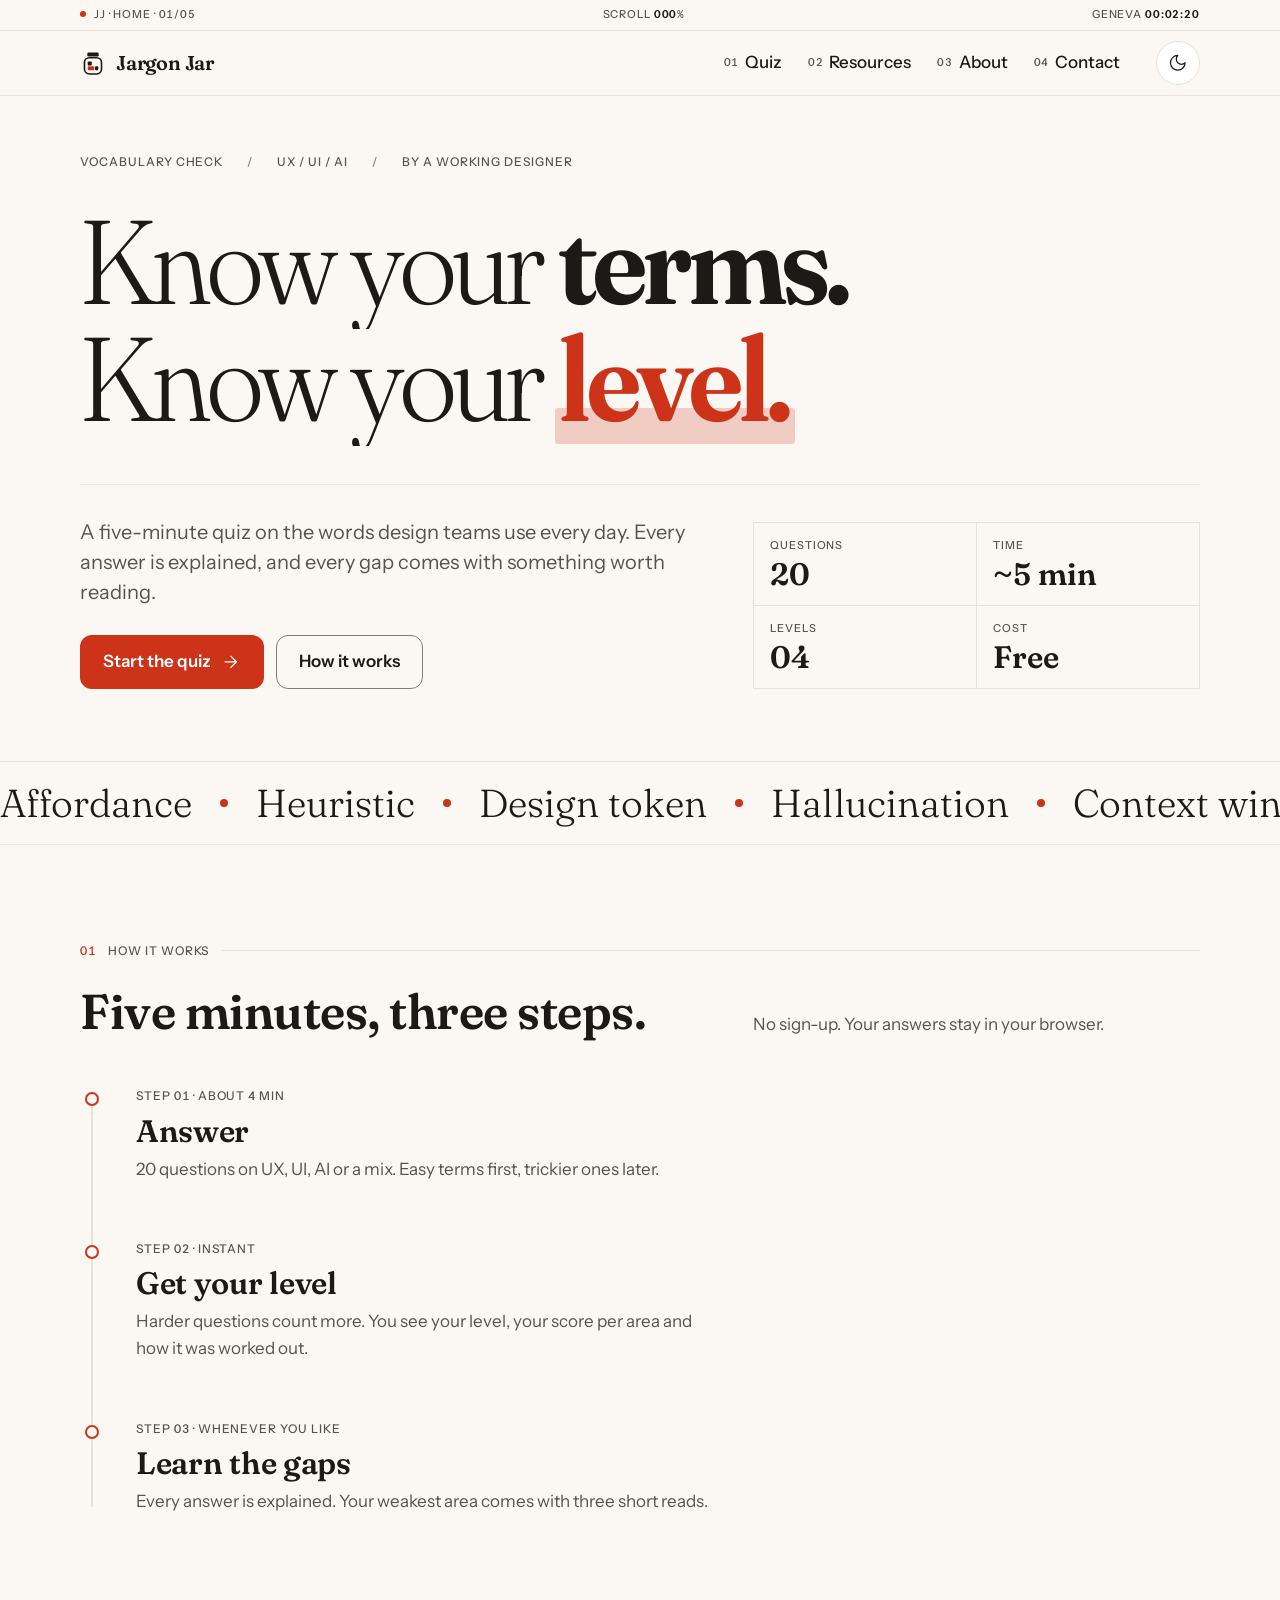
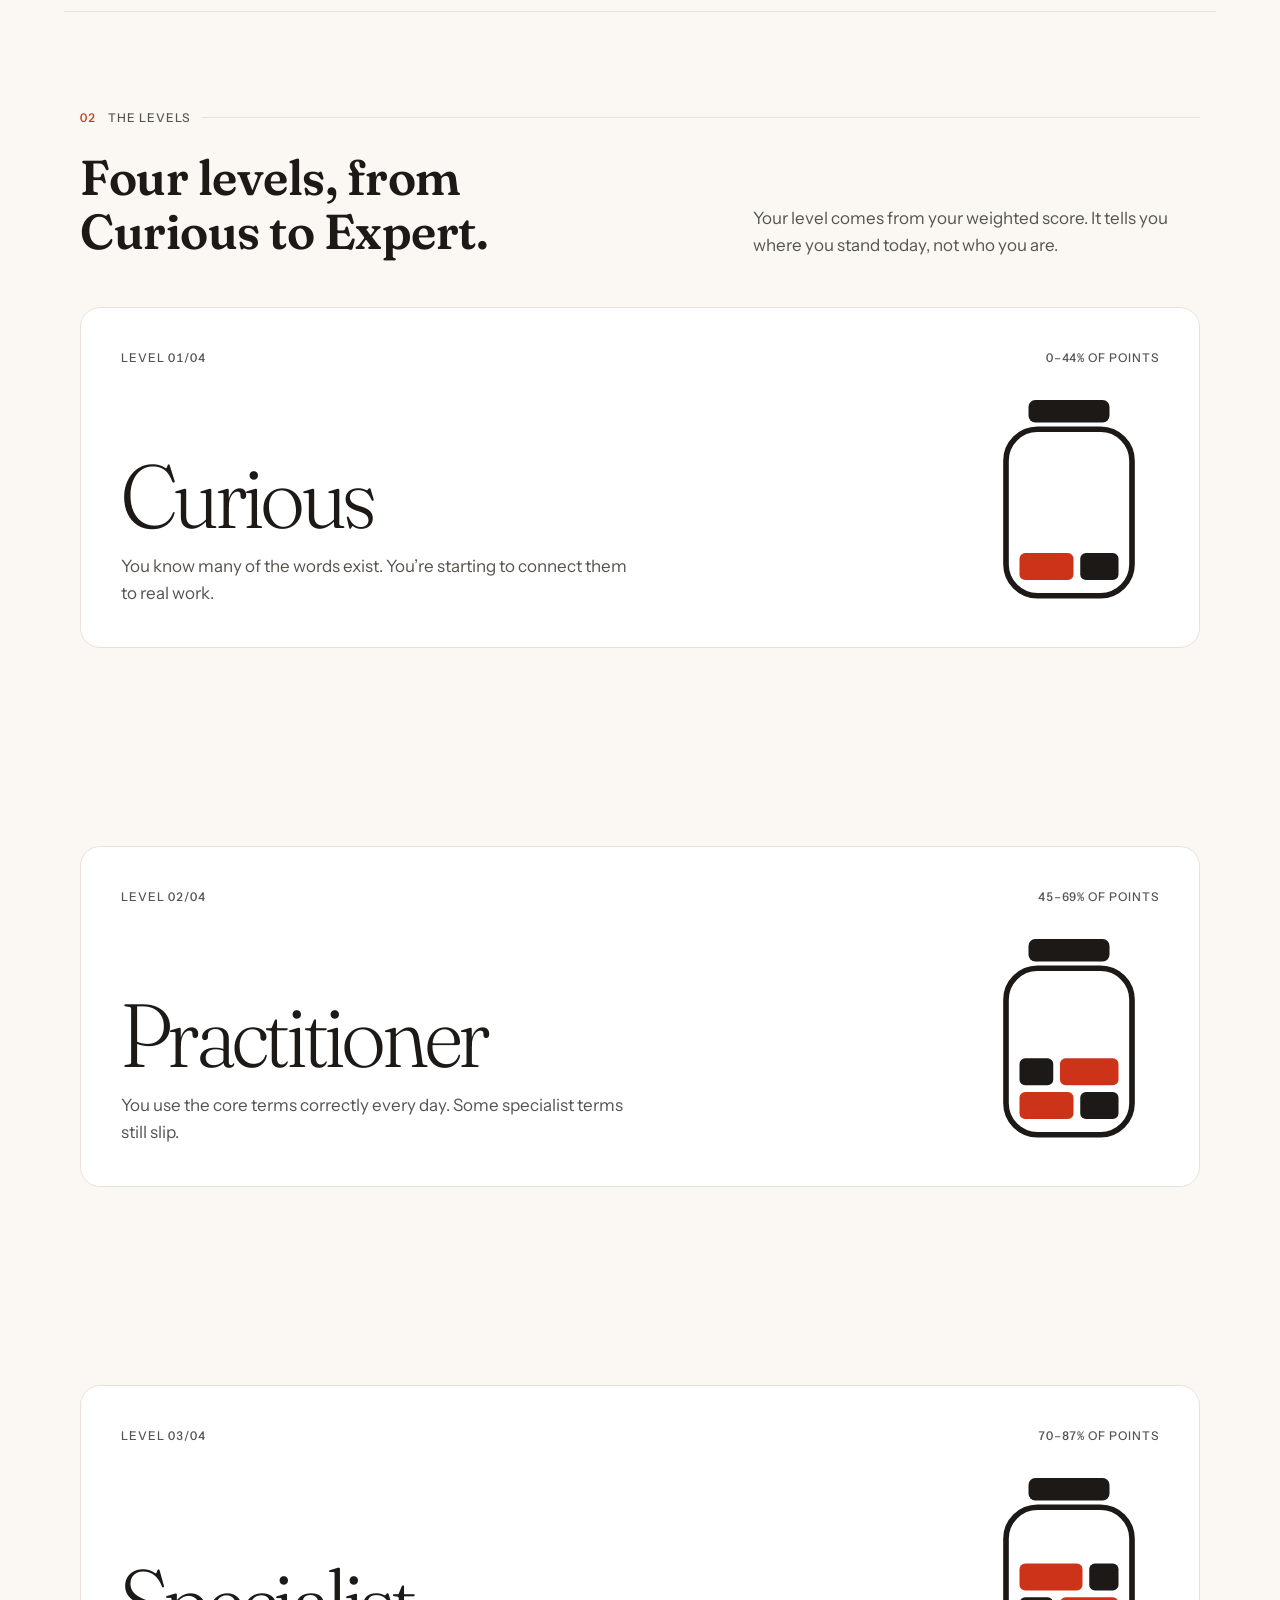
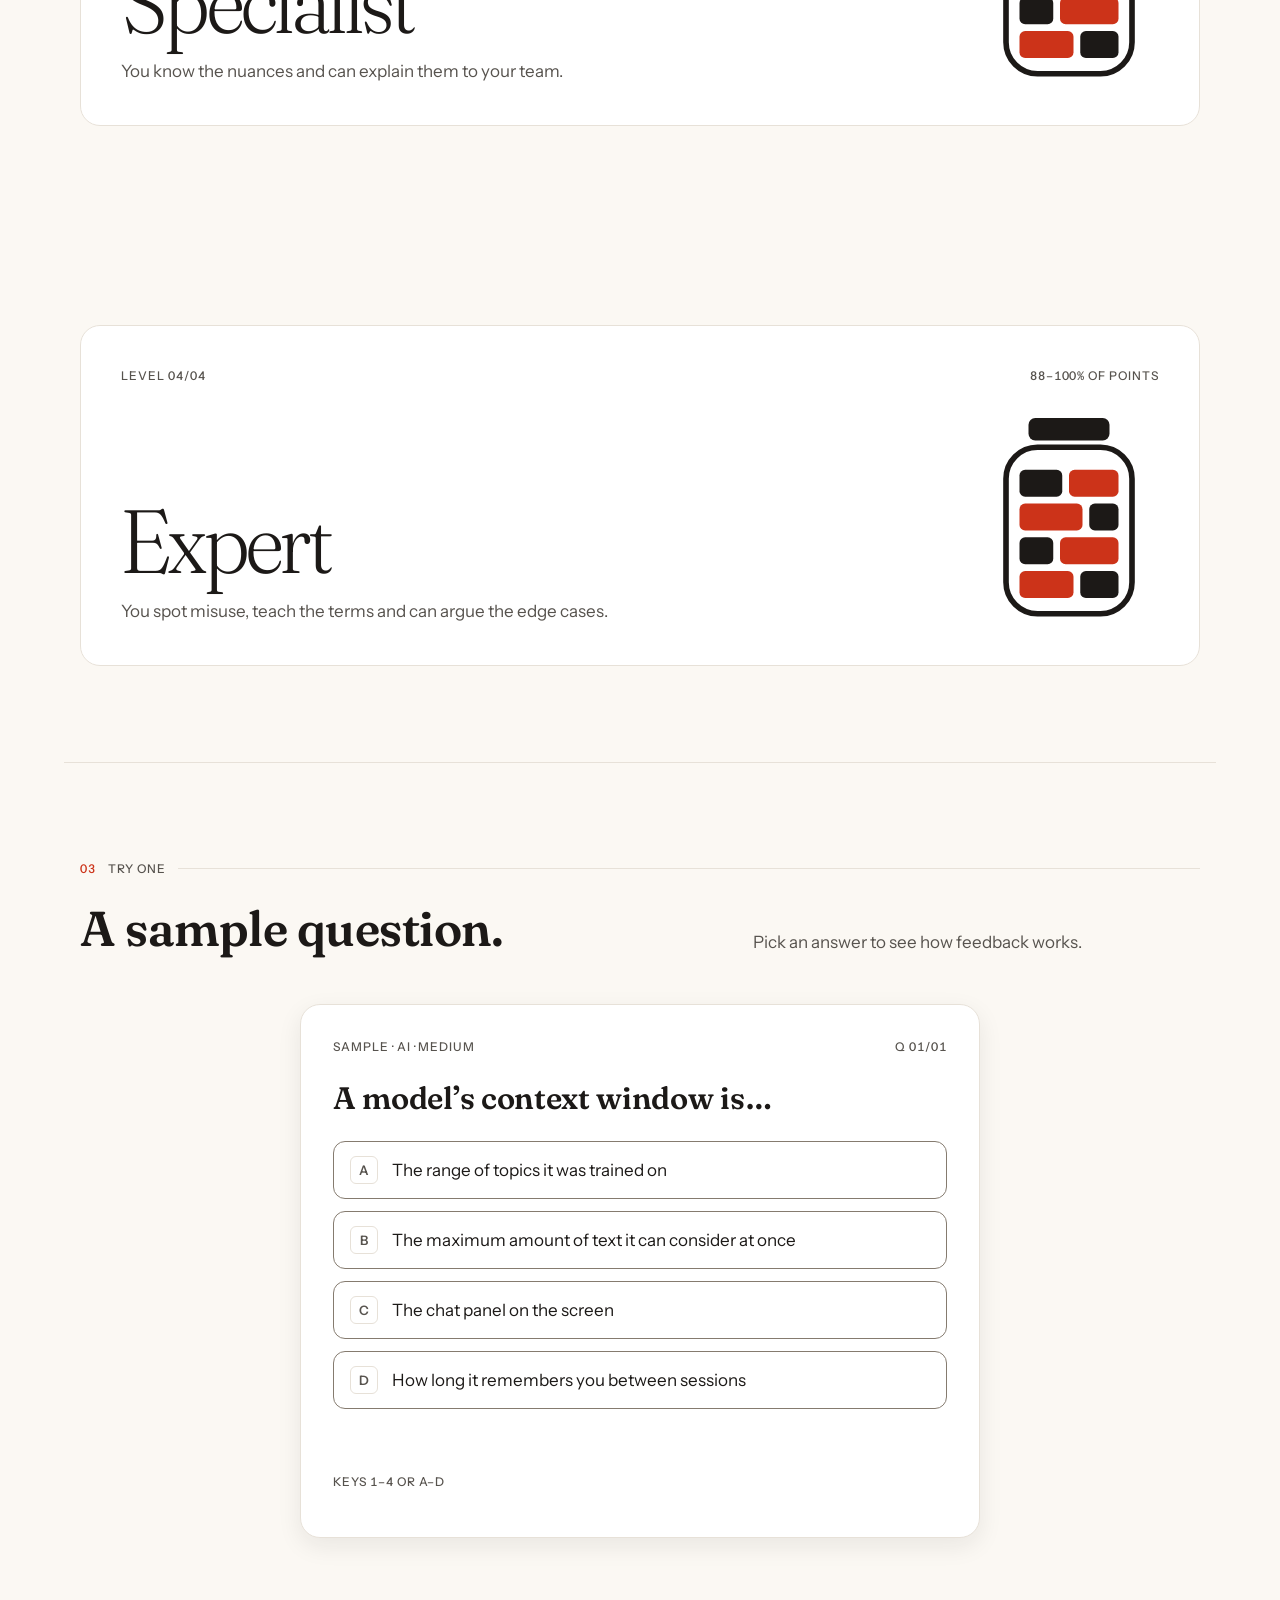
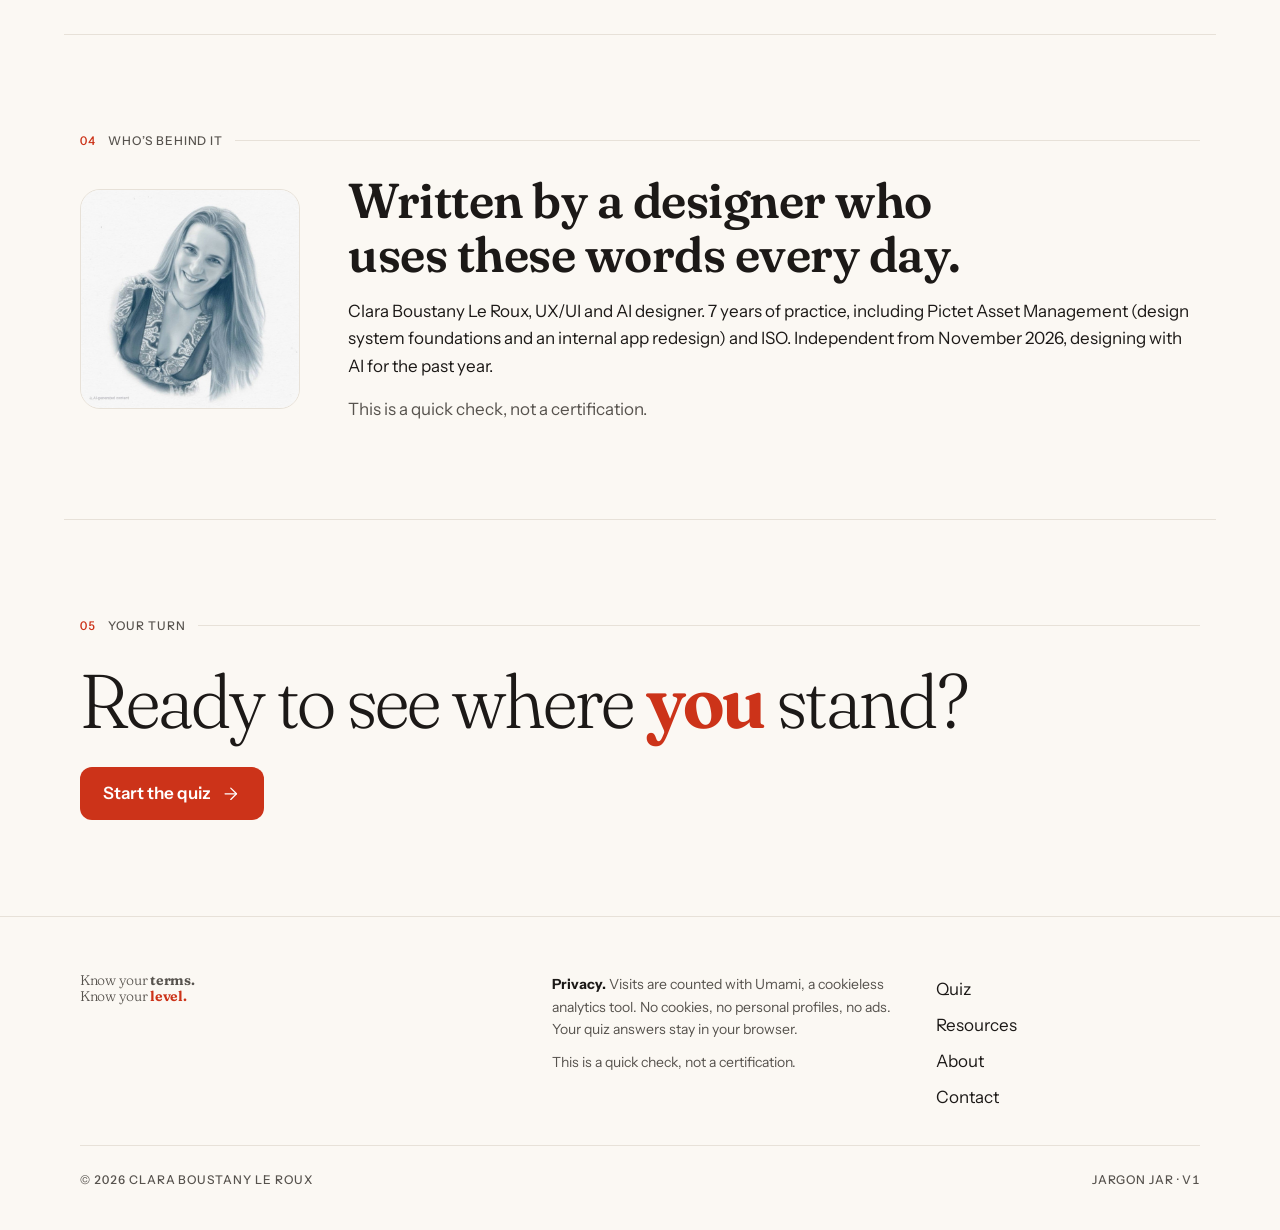
==== commit 4496b78f: "Show total Umami visits in the top bar Co-Authored-By: Claude Opus 5.5 <noreply@anthropic.com>" ====
--- a/site/index.html
+++ b/site/index.html
@@ -47,6 +47,7 @@
     <div class="frame hud-row">
       <span class="live hud-hide-sm">JJ · Home · 01/05</span>
       <span>Scroll <b data-hud="scroll">000</b>%</span>
+      <span data-hud-visits hidden>Visits <b data-hud="visits">0</b></span>
       <span>Geneva <b data-hud="clock">--:--:--</b></span>
     </div>
   </div>
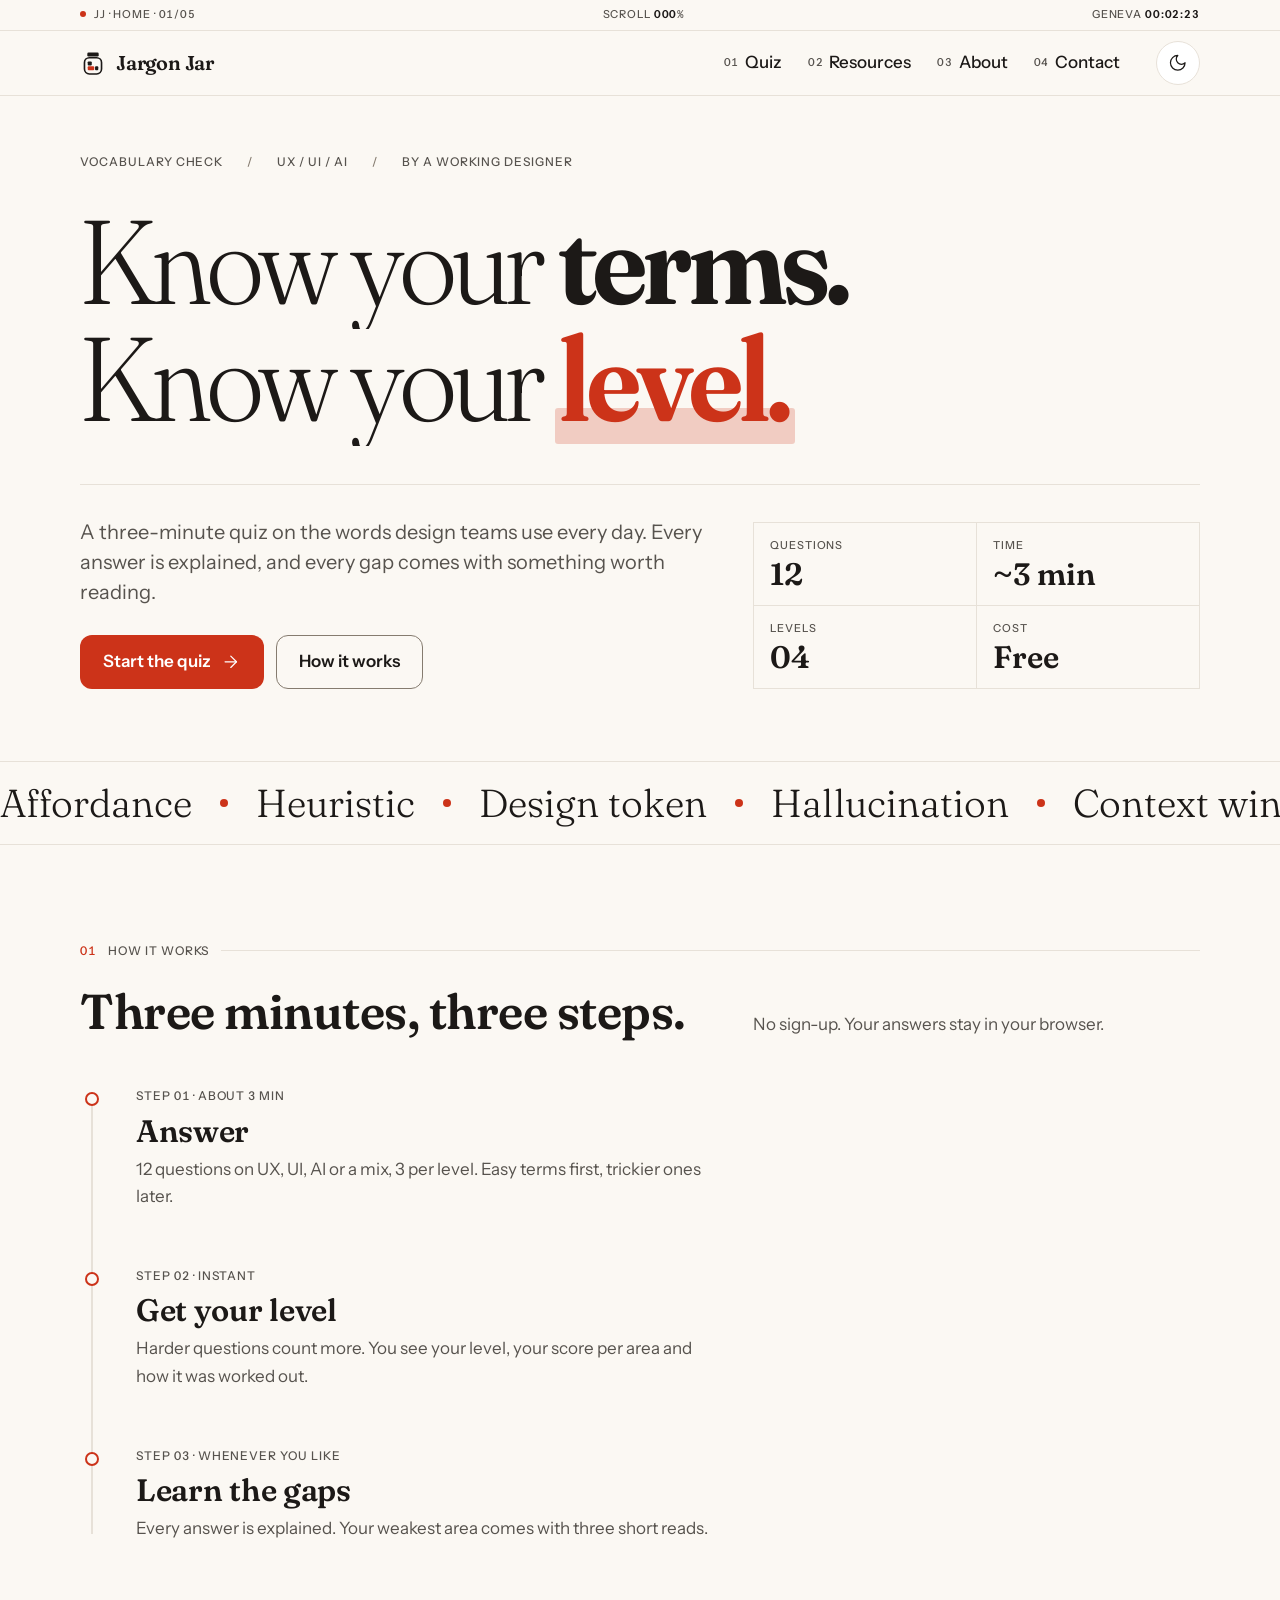
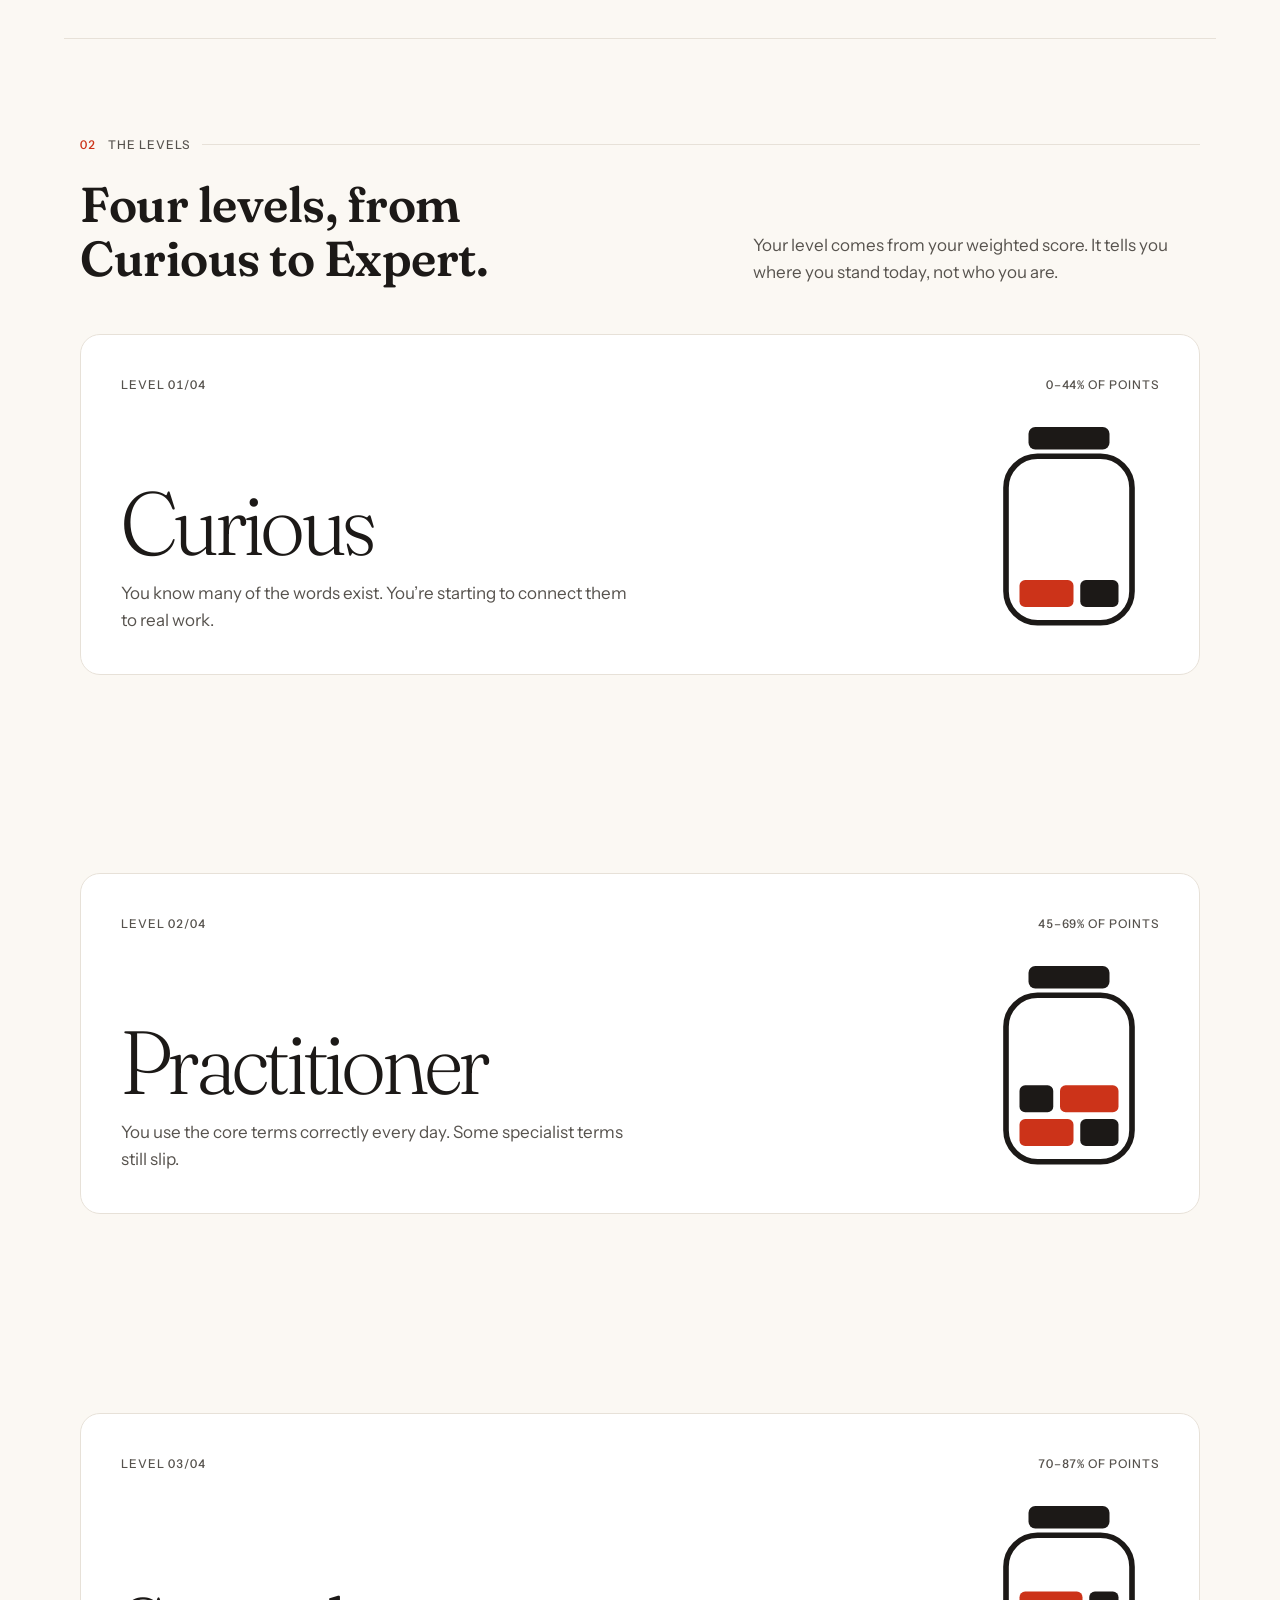
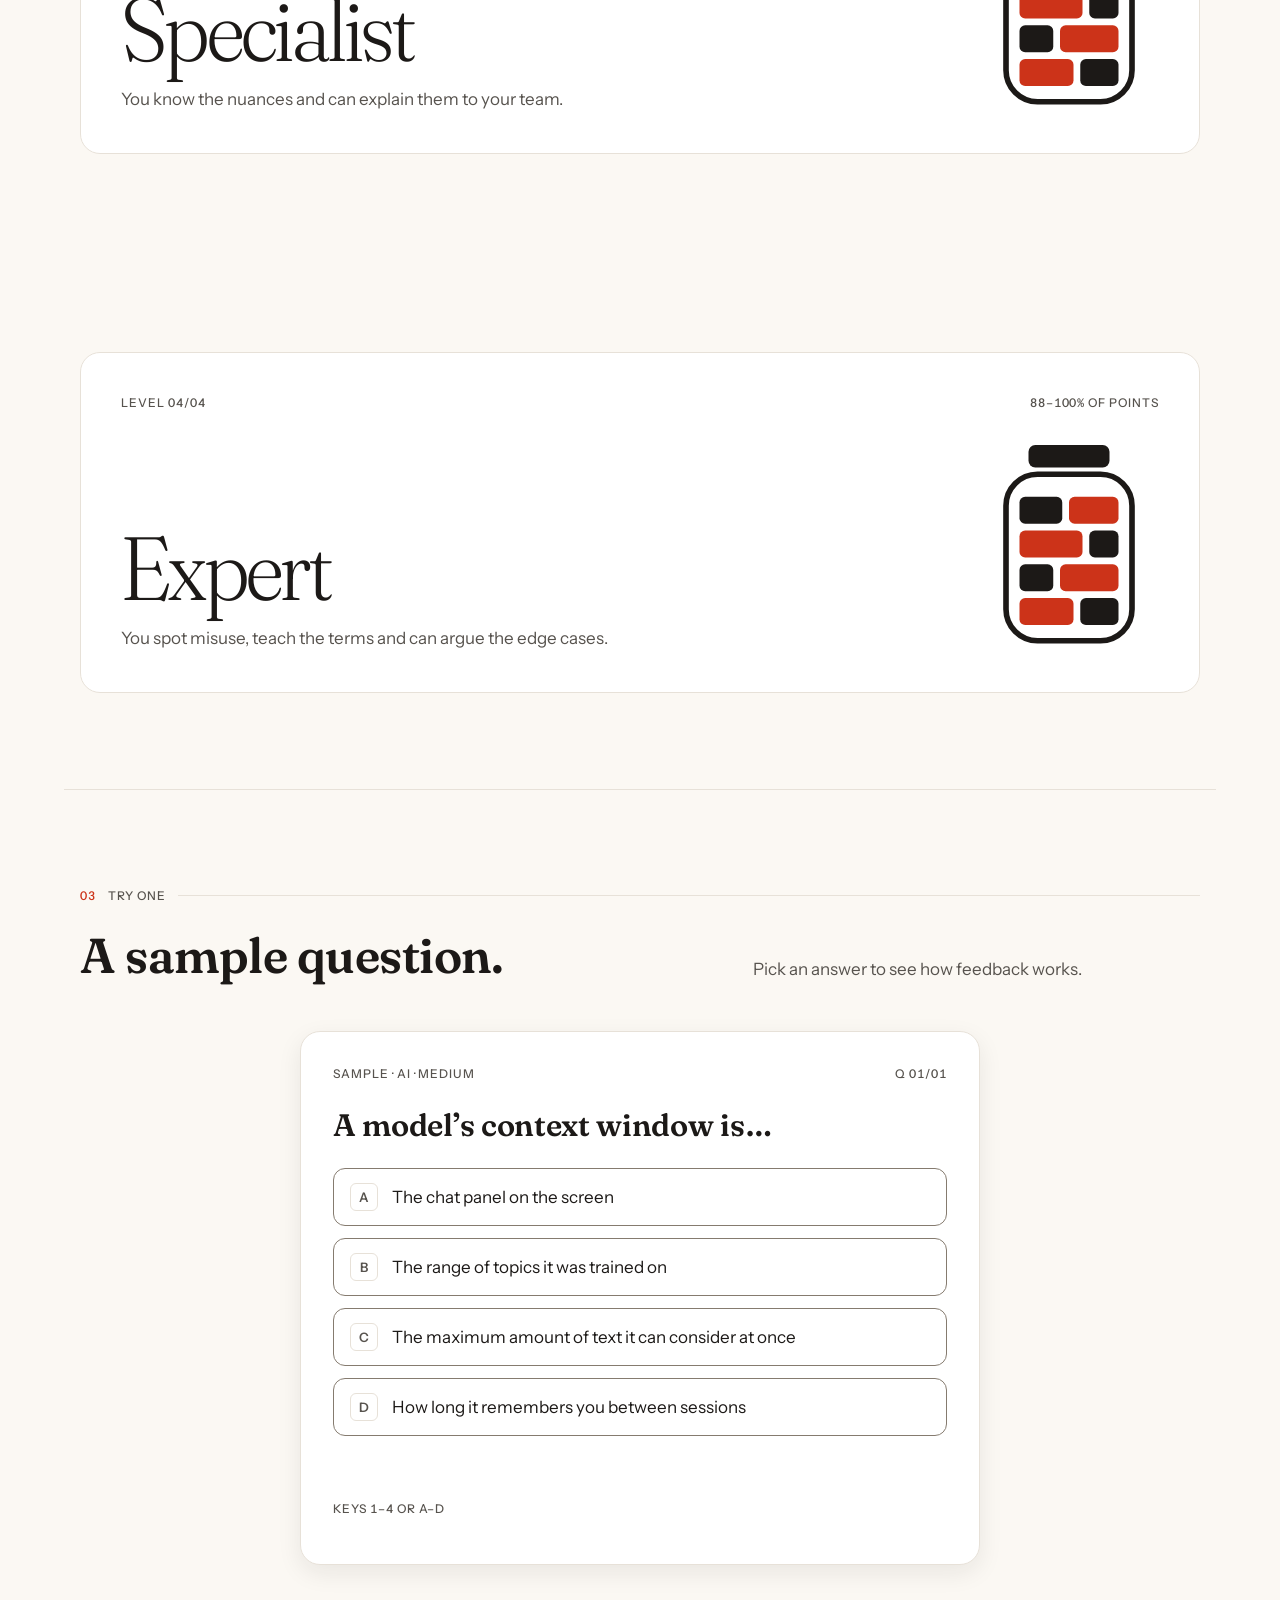
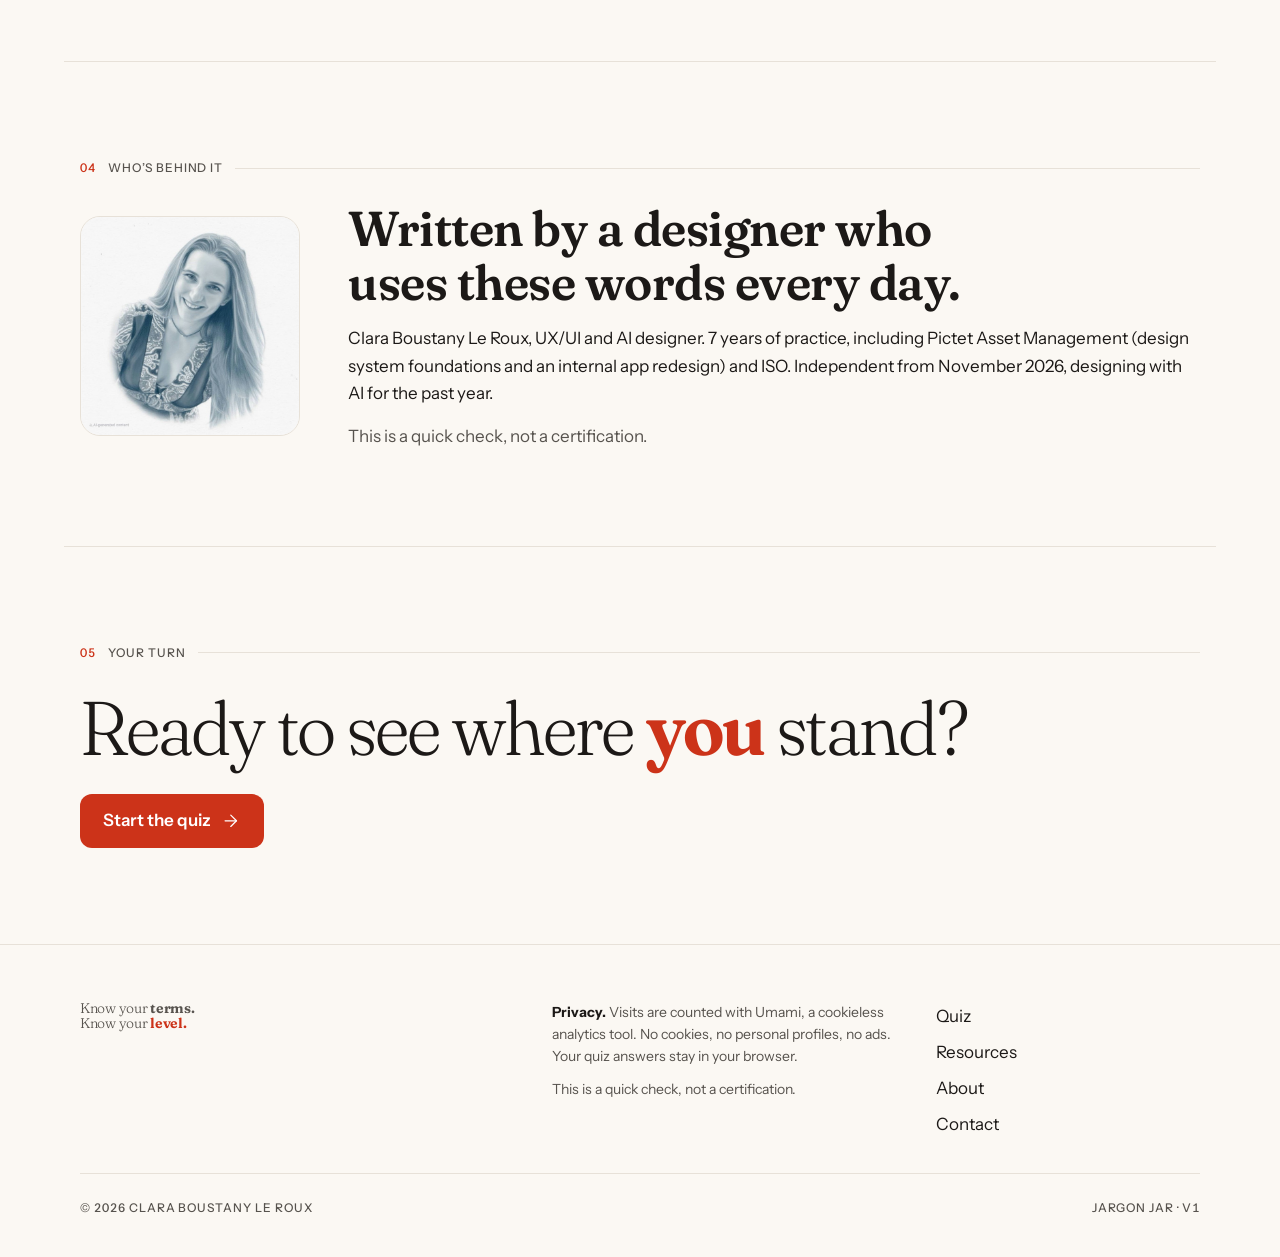
==== commit 71c858ef: "Quiz: 12 questions, 3 per level Questions are now tagged in 4 tiers (easy, medium, hard, expert), on" ====
--- a/site/index.html
+++ b/site/index.html
@@ -5,12 +5,12 @@
 <title>Jargon Jar</title>
 <meta name="claude:viewport-fit-sides" content="cover">
 <meta name="viewport" content="width=device-width, initial-scale=1, viewport-fit=cover">
-<meta name="description" content="A 5-minute quiz on UX, UI and AI vocabulary. Get your level, see every answer explained, and find what to read next.">
+<meta name="description" content="A 3-minute quiz on UX, UI and AI vocabulary. Get your level, see every answer explained, and find what to read next.">
 <link rel="canonical" href="https://jargonjar.com/">
 <meta property="og:type" content="website">
 <meta property="og:site_name" content="Jargon Jar">
 <meta property="og:title" content="Jargon Jar">
-<meta property="og:description" content="A 5-minute quiz on UX, UI and AI vocabulary. Get your level, see every answer explained, and find what to read next.">
+<meta property="og:description" content="A 3-minute quiz on UX, UI and AI vocabulary. Get your level, see every answer explained, and find what to read next.">
 <meta property="og:url" content="https://jargonjar.com/">
 <meta property="og:image" content="https://jargonjar.com/og-image.png">
 <meta property="og:image:width" content="1200">
@@ -72,15 +72,15 @@
     </h1>
     <div class="hero-foot">
       <div class="hero-copy">
-        <p class="lead">A five-minute quiz on the words design teams use every day. Every answer is explained, and every gap comes with something worth reading.</p>
+        <p class="lead">A three-minute quiz on the words design teams use every day. Every answer is explained, and every gap comes with something worth reading.</p>
         <div class="btn-row">
           <a class="btn btn-primary" href="quiz.html">Start the quiz <svg class="icon" viewBox="0 0 24 24" aria-hidden="true"><path d="M5 12h14"/><path d="m12 5 7 7-7 7"/></svg></a>
           <a class="btn btn-ghost" href="#how">How it works</a>
         </div>
       </div>
       <dl class="readout" aria-label="Quiz facts">
-        <div><dt>Questions</dt><dd>20</dd></div>
-        <div><dt>Time</dt><dd>~5 min</dd></div>
+        <div><dt>Questions</dt><dd>12</dd></div>
+        <div><dt>Time</dt><dd>~3 min</dd></div>
         <div><dt>Levels</dt><dd>04</dd></div>
         <div><dt>Cost</dt><dd>Free</dd></div>
       </dl>
@@ -93,11 +93,11 @@
 
   <section class="section frame" id="how" aria-labelledby="howTitle">
     <p class="sec-label hud-text"><span class="num">01</span><span>How it works</span></p>
-    <div class="sec-head"><h2 id="howTitle">Five minutes, three steps.</h2><p>No sign-up. Your answers stay in your browser.</p></div>
+    <div class="sec-head"><h2 id="howTitle">Three minutes, three steps.</h2><p>No sign-up. Your answers stay in your browser.</p></div>
     <div class="timeline">
       <div class="timeline-line" aria-hidden="true"><span></span></div>
       <ol>
-        <li data-reveal><span class="hud-text">Step 01 · about 4 min</span><h3>Answer</h3><p>20 questions on UX, UI, AI or a mix. Easy terms first, trickier ones later.</p></li>
+        <li data-reveal><span class="hud-text">Step 01 · about 3 min</span><h3>Answer</h3><p>12 questions on UX, UI, AI or a mix, 3 per level. Easy terms first, trickier ones later.</p></li>
         <li data-reveal><span class="hud-text">Step 02 · instant</span><h3>Get your level</h3><p>Harder questions count more. You see your level, your score per area and how it was worked out.</p></li>
         <li data-reveal><span class="hud-text">Step 03 · whenever you like</span><h3>Learn the gaps</h3><p>Every answer is explained. Your weakest area comes with three short reads.</p></li>
       </ol>
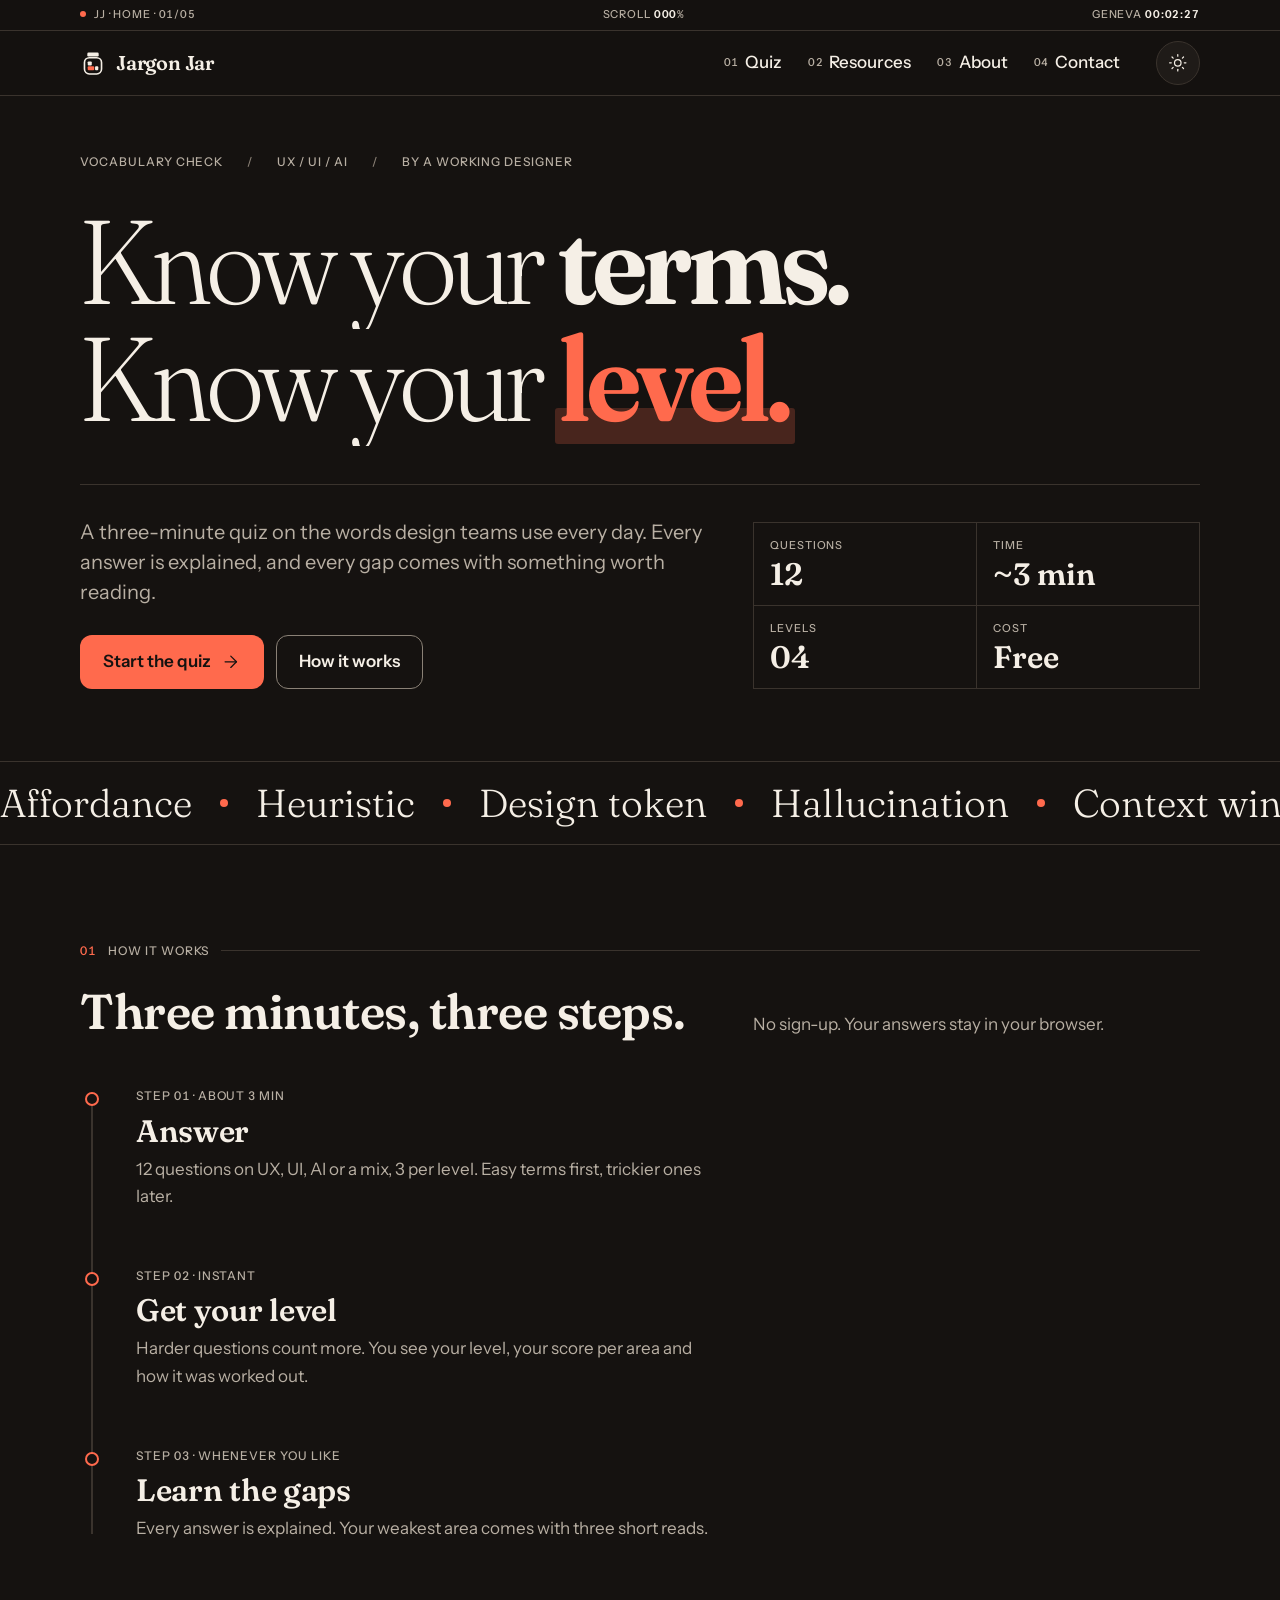
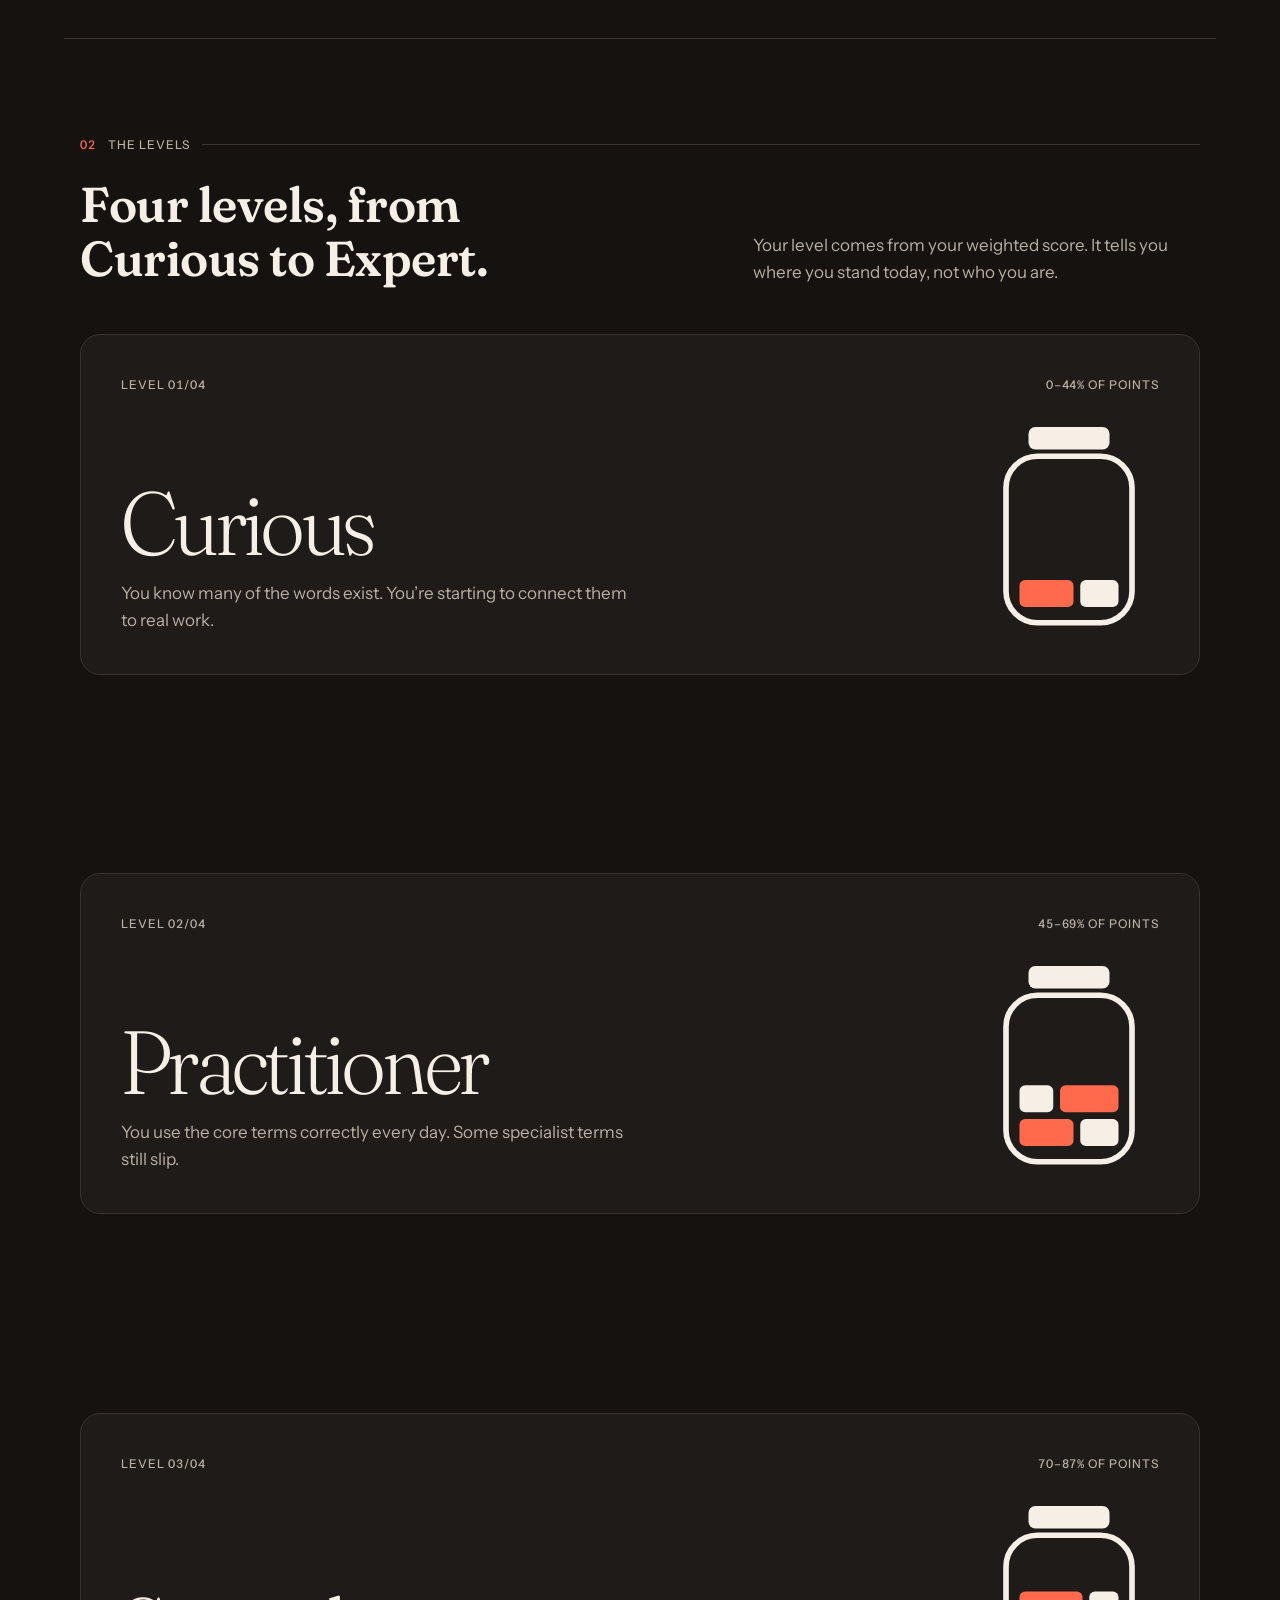
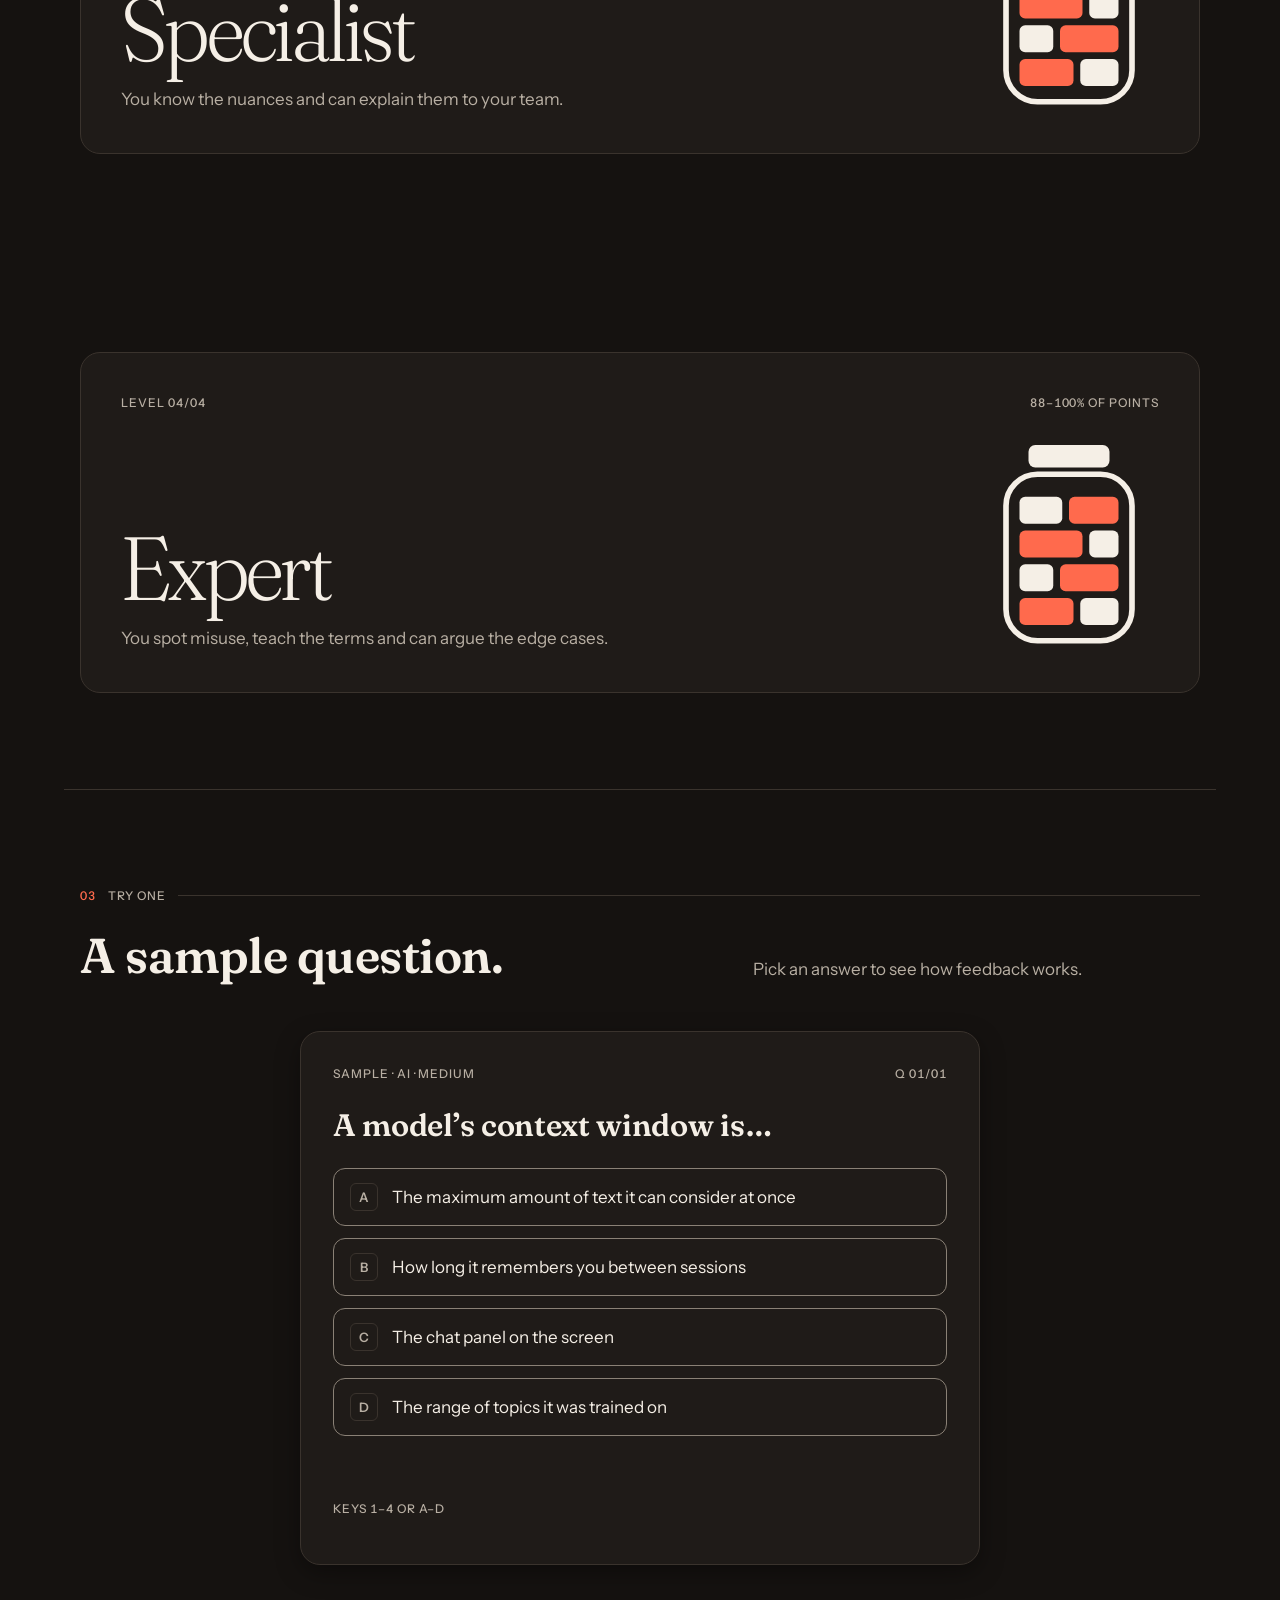
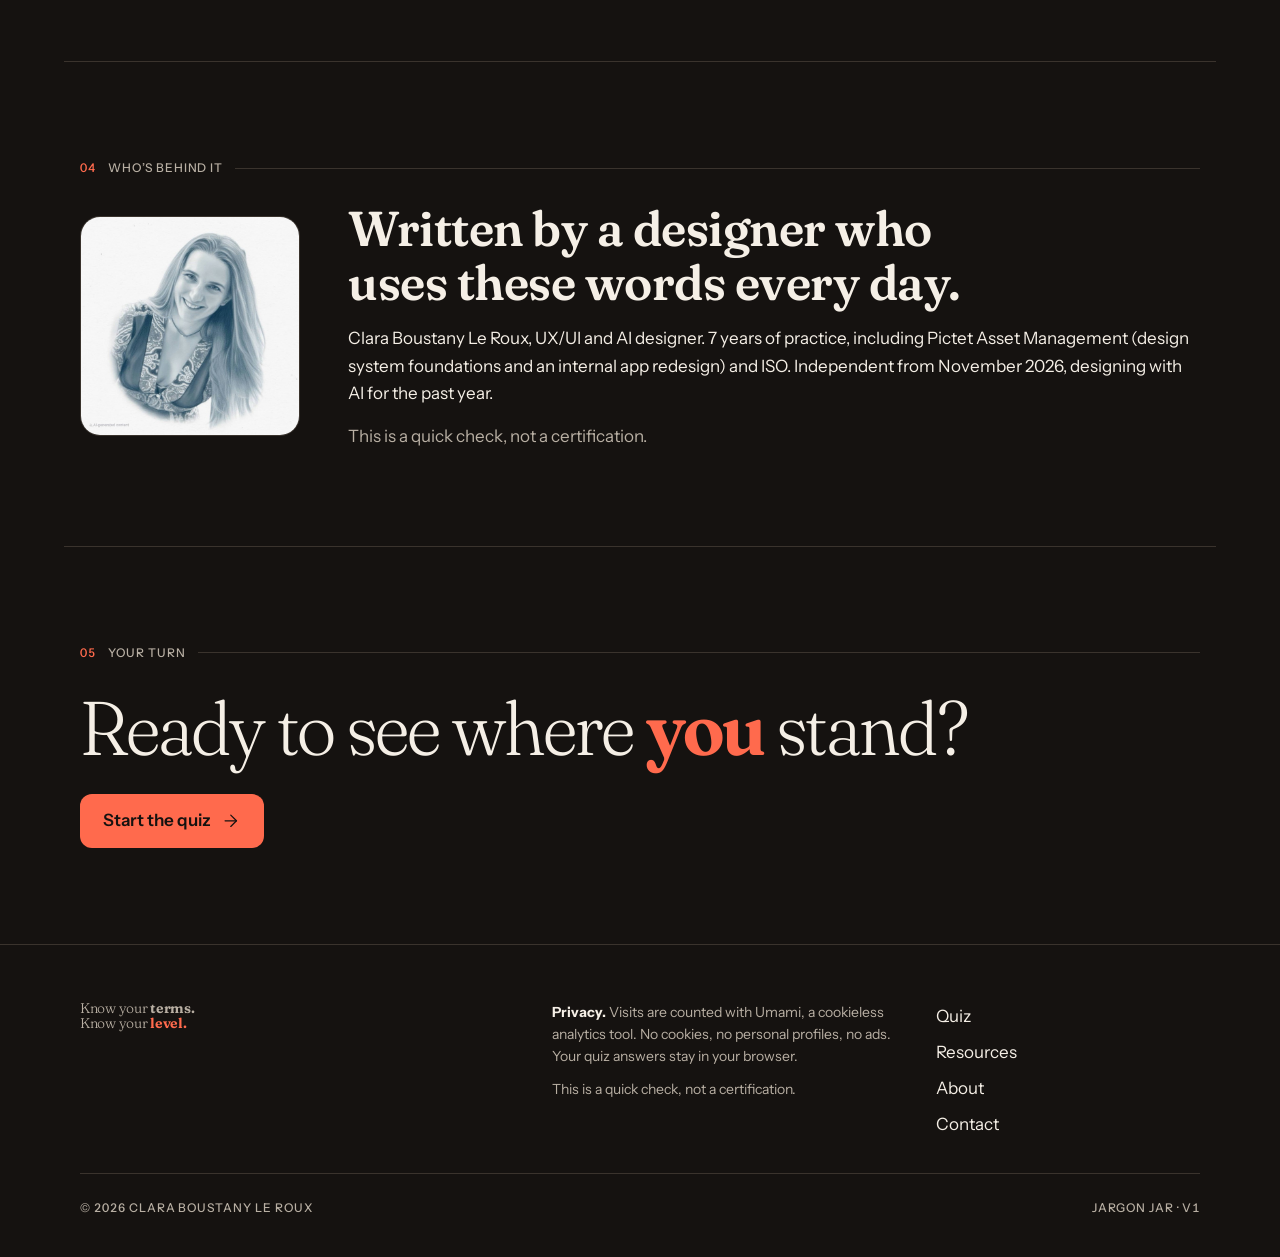
==== commit 3ed8416d: "Open the site in dark mode by default Light mode only shows if the visitor picks it with the toggle." ====
--- a/site/index.html
+++ b/site/index.html
@@ -17,12 +17,11 @@
 <meta property="og:image:height" content="630">
 <meta name="twitter:card" content="summary_large_image">
 <link rel="icon" href="favicon.svg" type="image/svg+xml">
-<meta name="theme-color" content="#FBF8F3" media="(prefers-color-scheme: light)">
-<meta name="theme-color" content="#151210" media="(prefers-color-scheme: dark)">
+<meta name="theme-color" content="#151210">
 <script>
-/* Runs before paint: theme, and whether to show the preloader (first visit per session, motion allowed). */
+/* Runs before paint: theme (dark by default, light only if the visitor chose it), and whether to show the preloader (first visit per session, motion allowed). */
 (function(){var d=document.documentElement;d.classList.add("js");
-try{var t=localStorage.getItem("jj-theme");if(t==="dark"||t==="light")d.setAttribute("data-theme",t)}catch(e){}
+var t="dark";try{var st=localStorage.getItem("jj-theme");if(st==="light")t=st}catch(e){}d.setAttribute("data-theme",t);
 var rm=window.matchMedia&&matchMedia("(prefers-reduced-motion: reduce)").matches,seen=false;
 try{seen=sessionStorage.getItem("jj-seen")==="1"}catch(e){}
 d.classList.add(!rm&&!seen?"is-preloading":"is-ready");})();
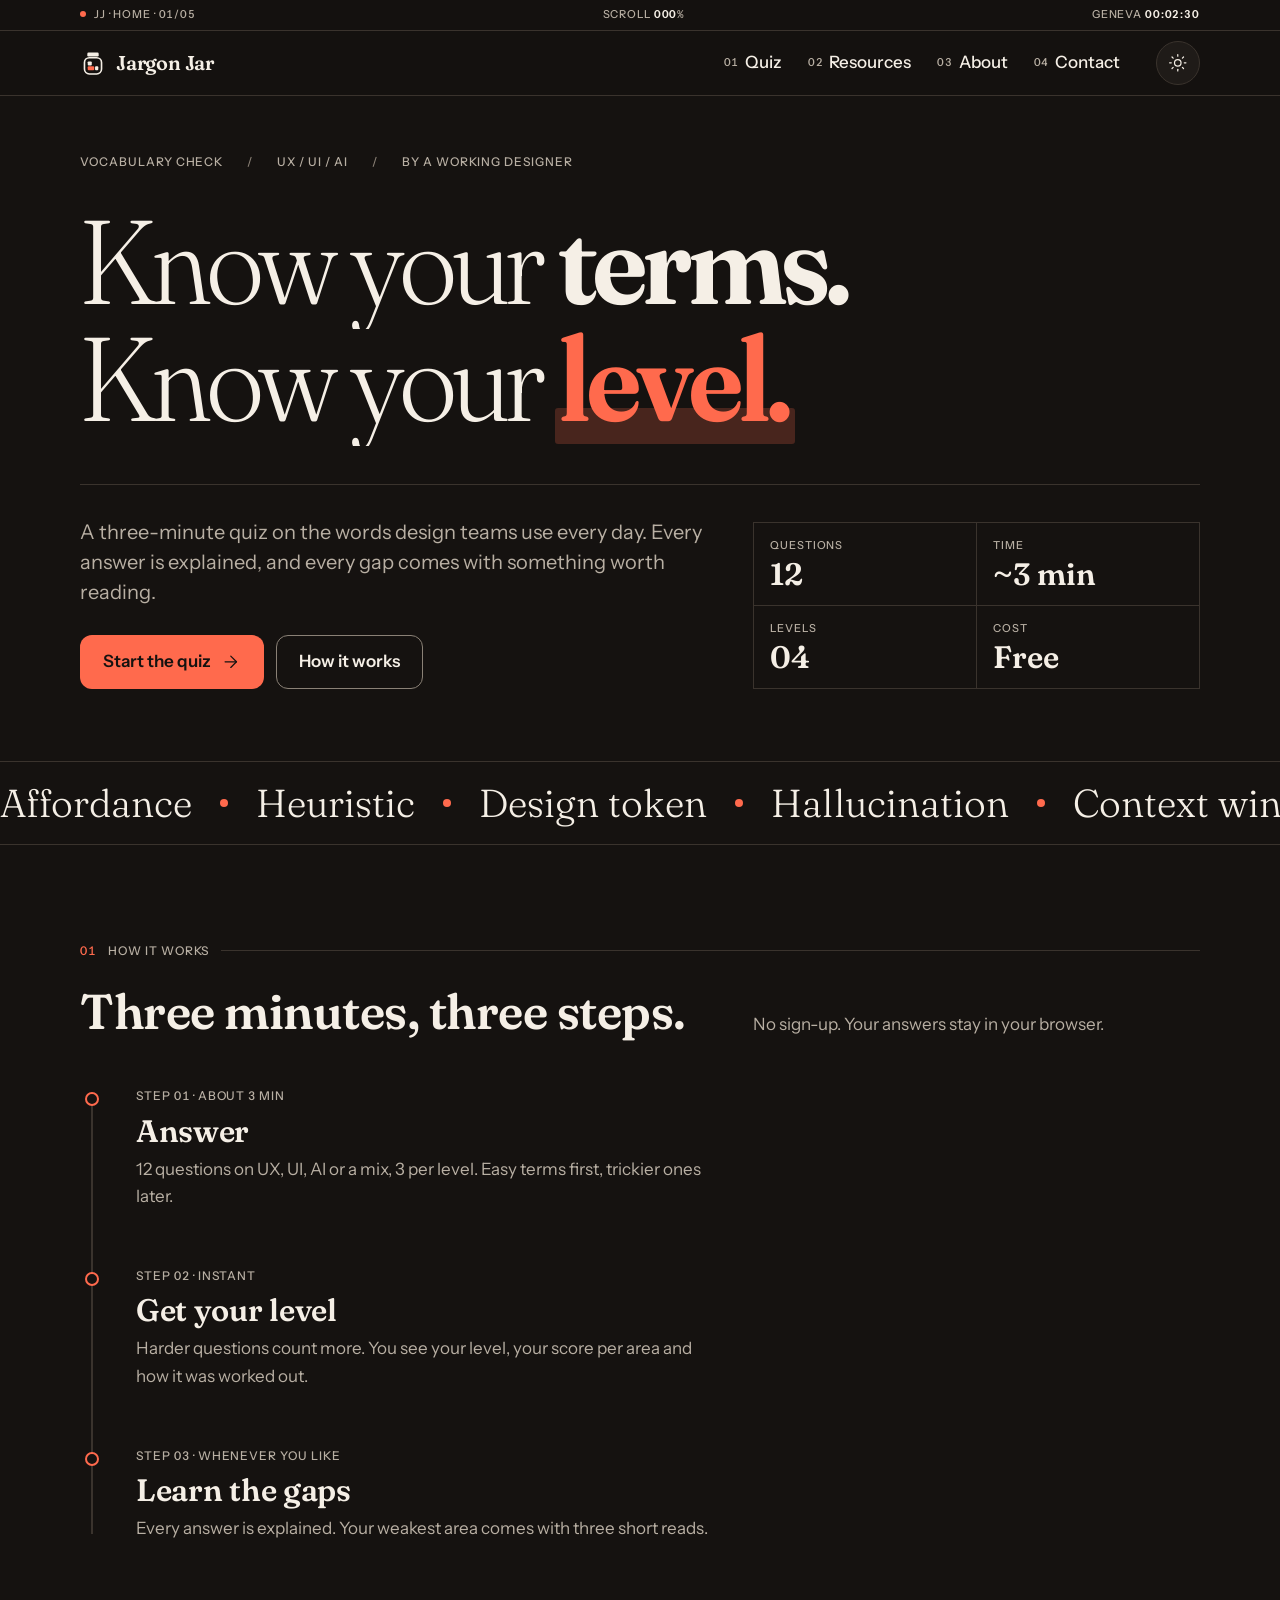
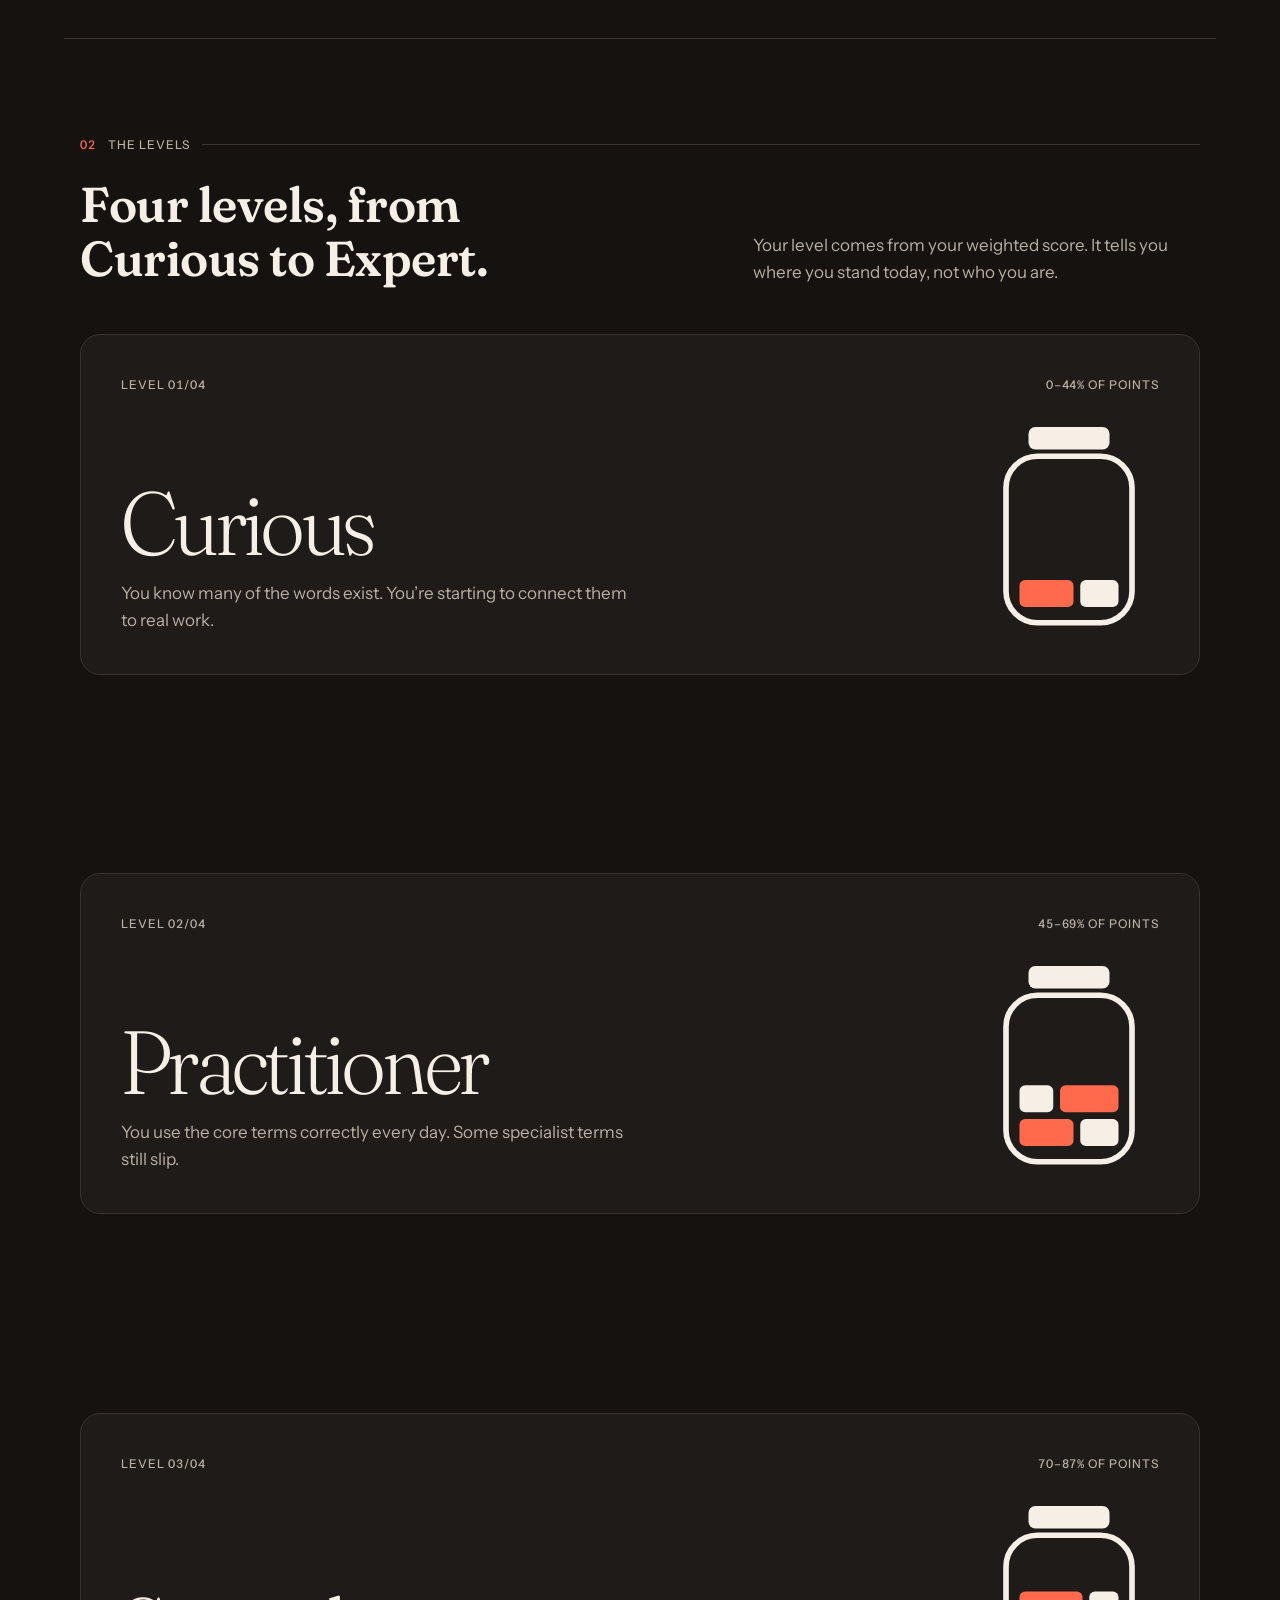
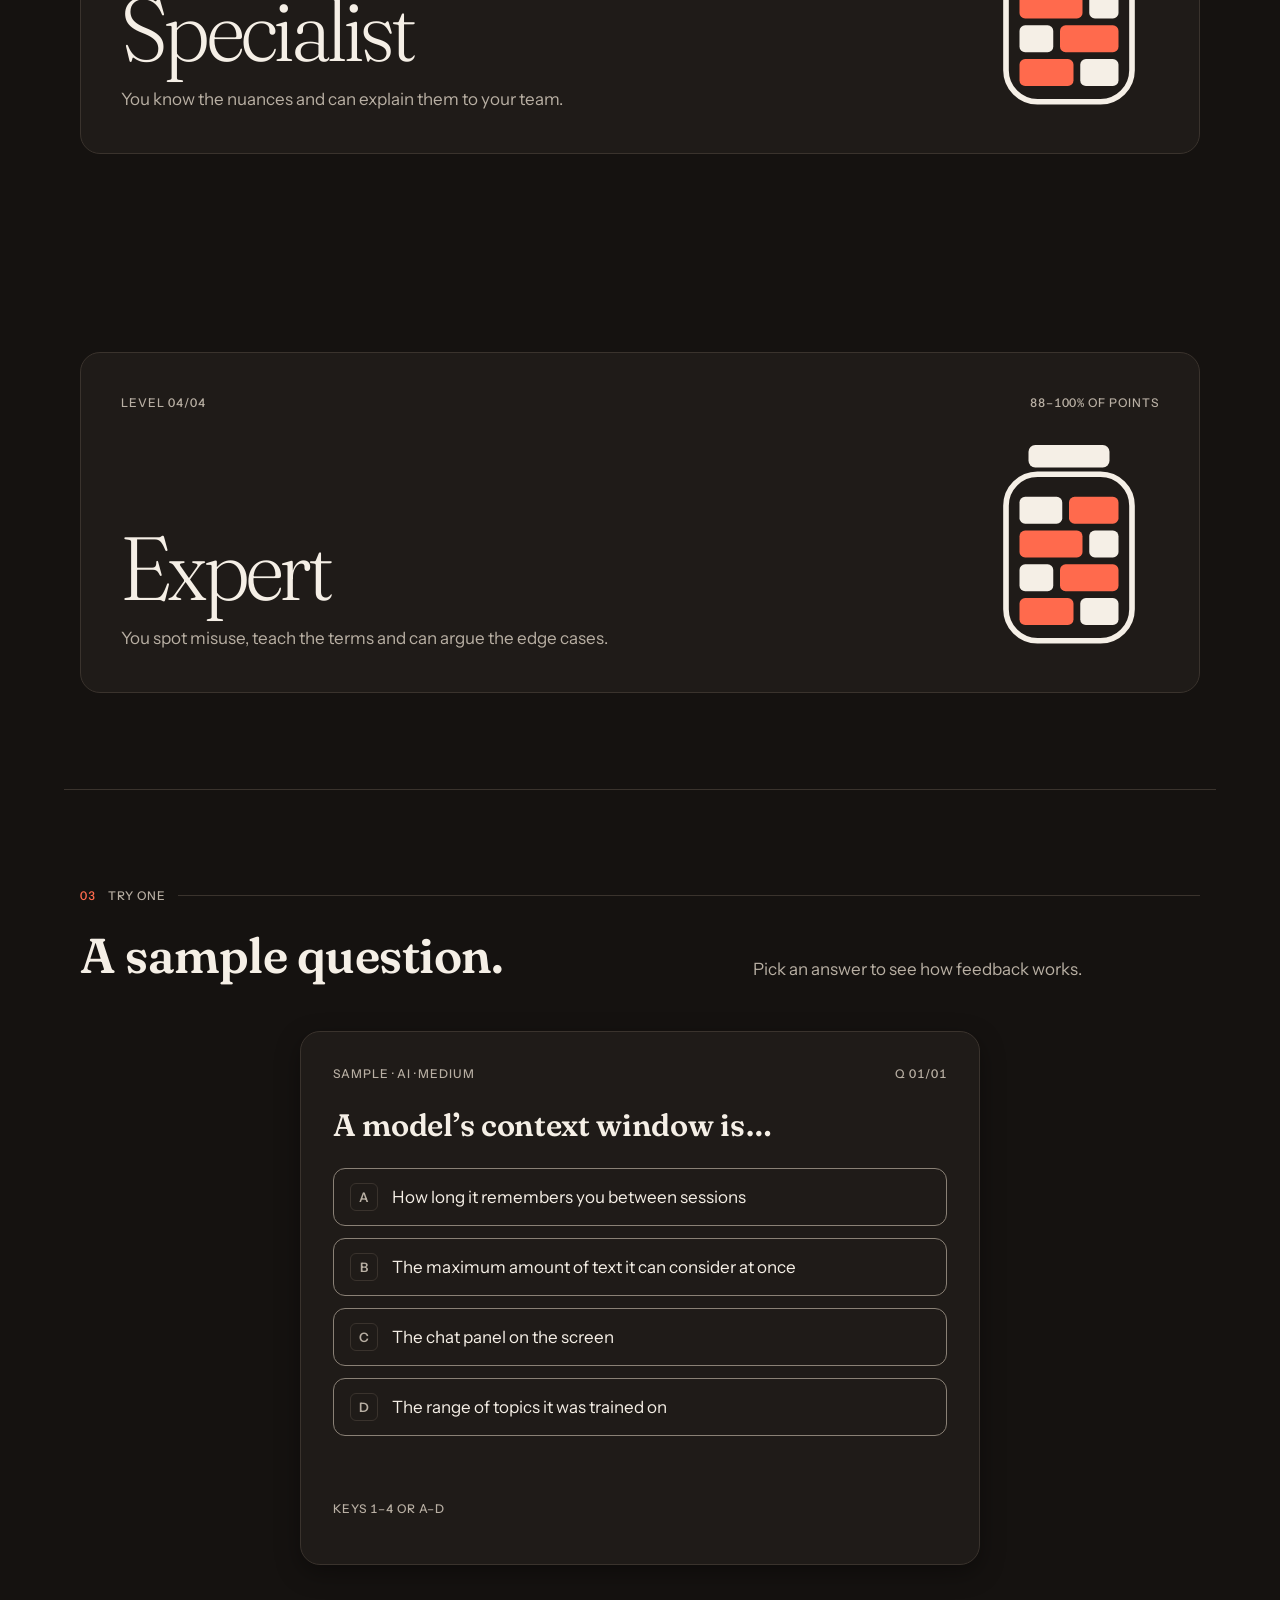
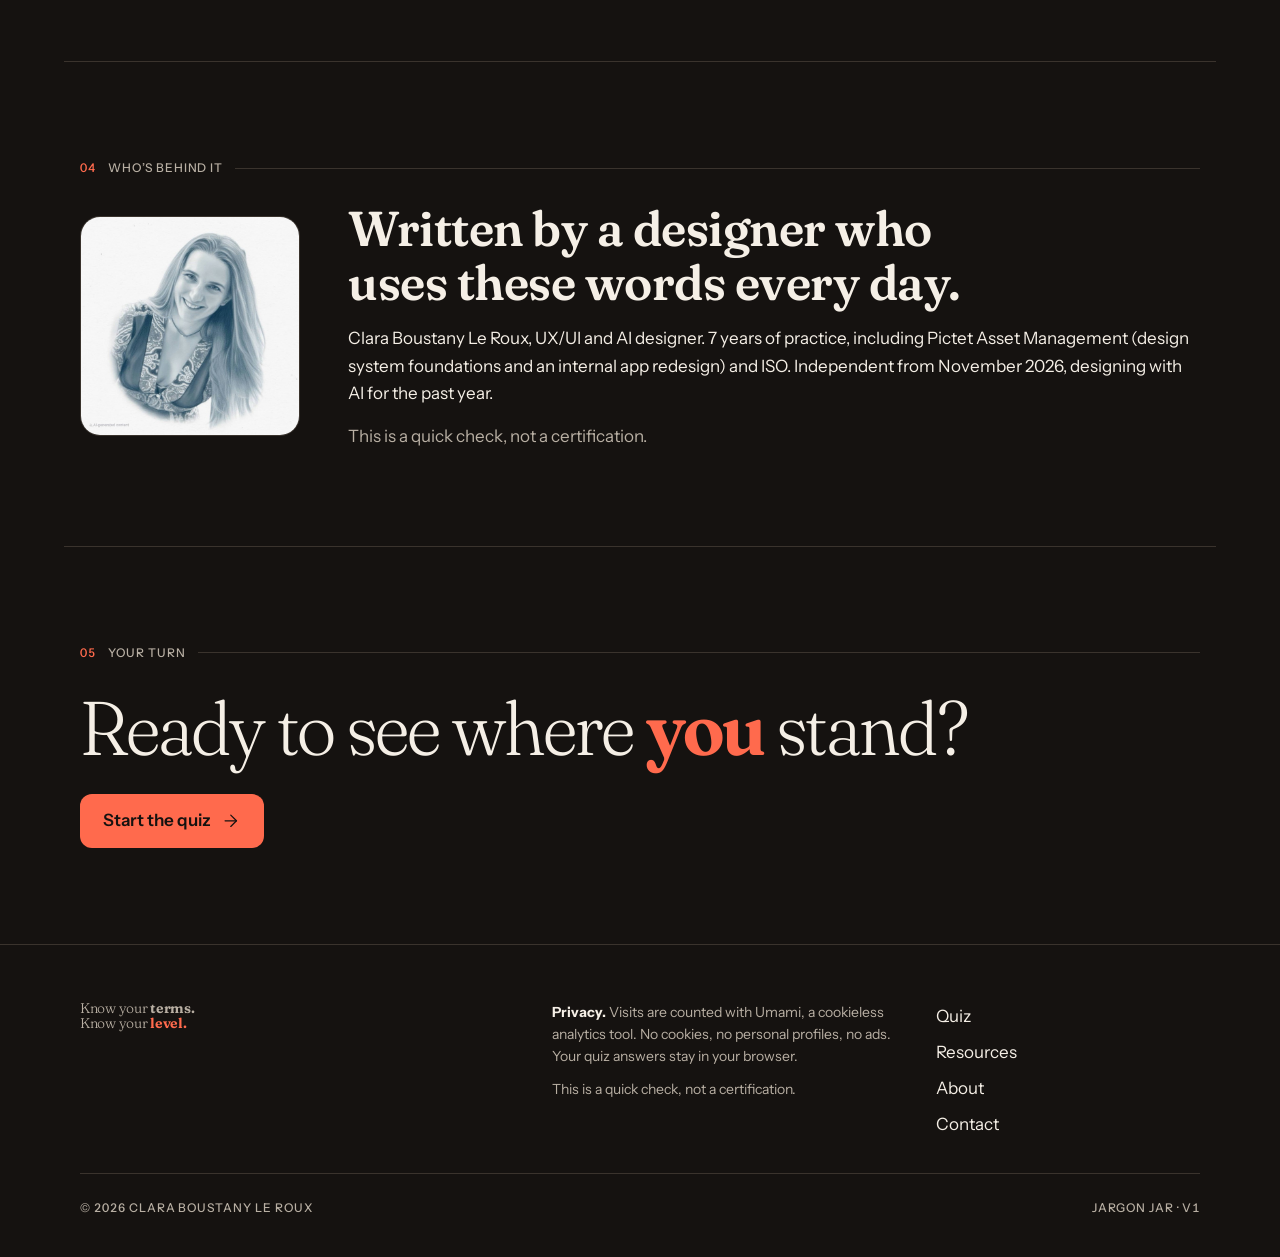
==== commit 440b0879: "Add Umami tracking ID to every page Co-Authored-By: Claude Opus 5.5 <noreply@anthropic.com>" ====
--- a/site/index.html
+++ b/site/index.html
@@ -31,7 +31,7 @@
 <link rel="preconnect" href="https://fonts.gstatic.com" crossorigin>
 <link rel="stylesheet" href="https://fonts.googleapis.com/css2?family=Fraunces:opsz,wght,SOFT,WONK@9..144,300..700,0..100,0..1&family=Instrument+Sans:wght@400;500;600&display=swap">
 <link rel="stylesheet" href="assets/styles.css">
-<script defer src="https://cloud.umami.is/script.js" data-website-id="YOUR-UMAMI-ID"></script>
+<script defer src="https://cloud.umami.is/script.js" data-website-id="3cf4d96e-7639-43e4-8cbe-5ec49c43757b"></script>
 <script defer src="assets/app.js"></script>
 </head>
 <body data-page="home">
